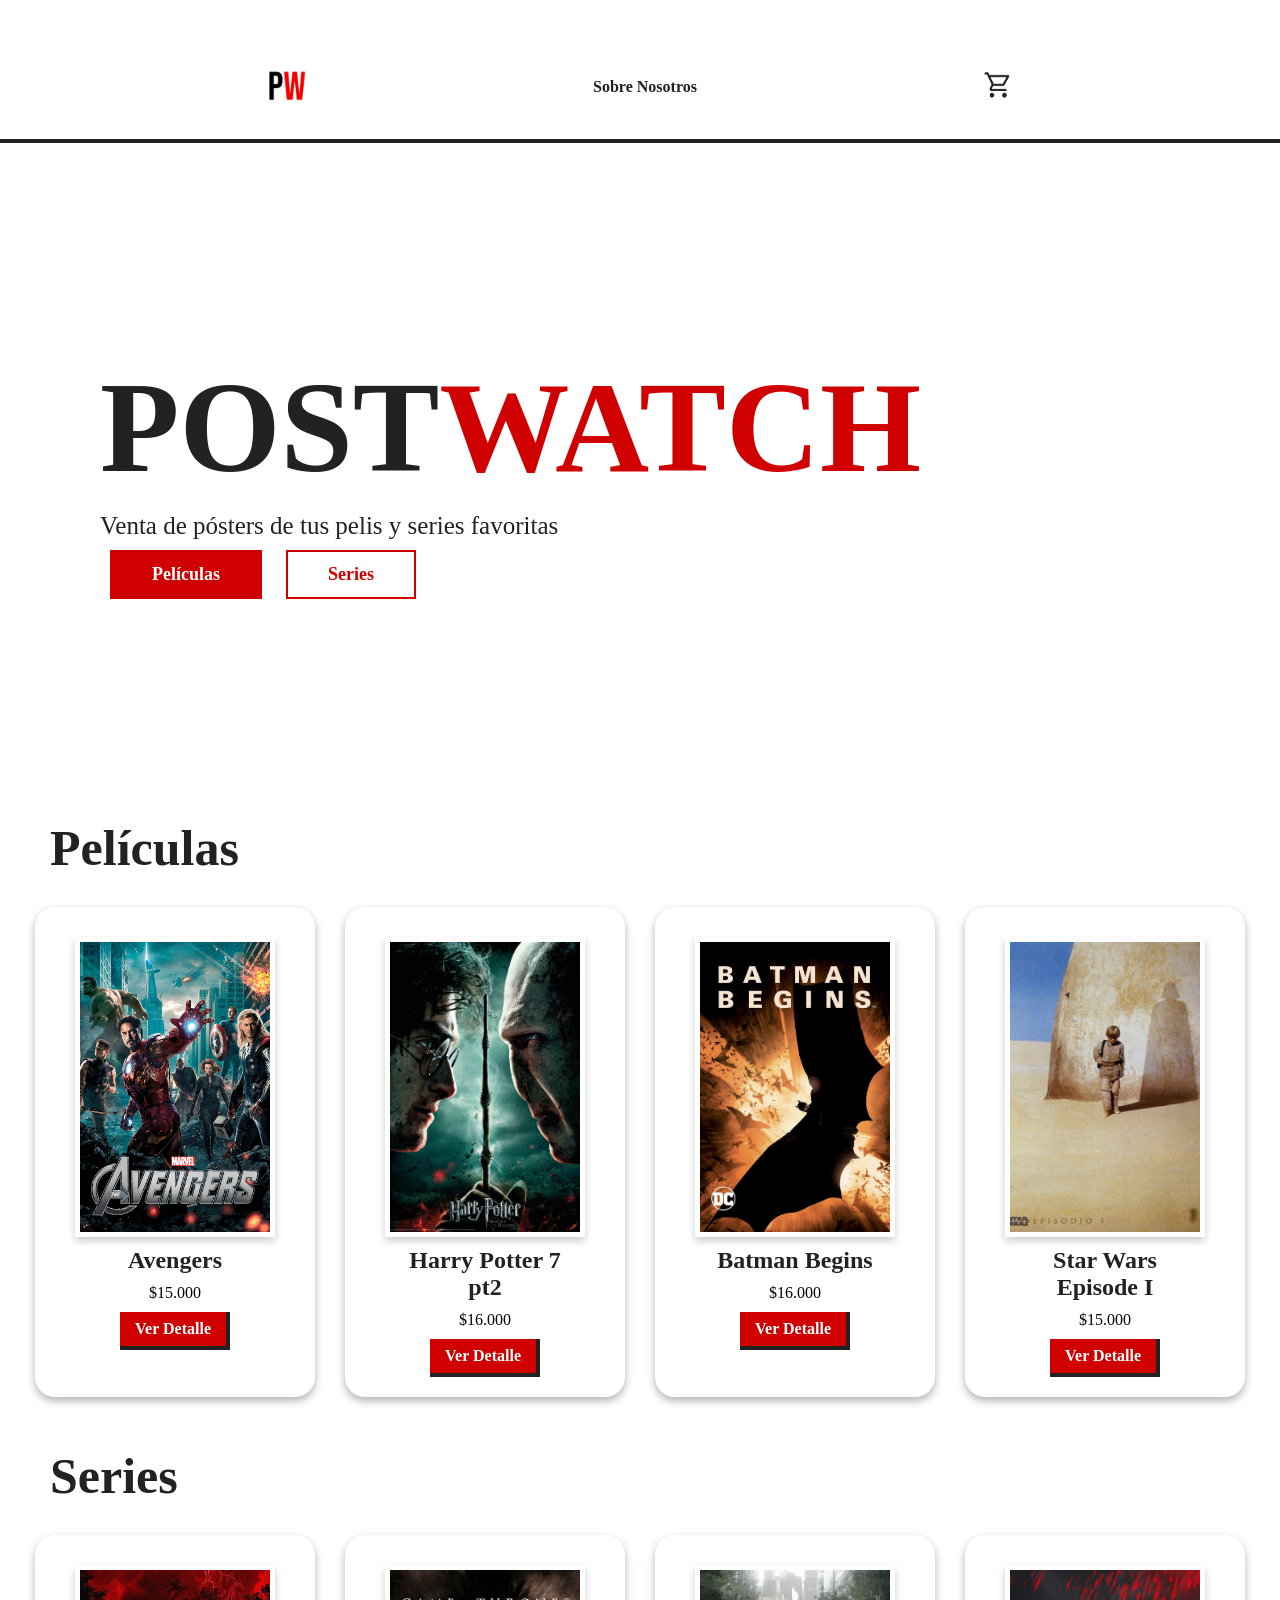
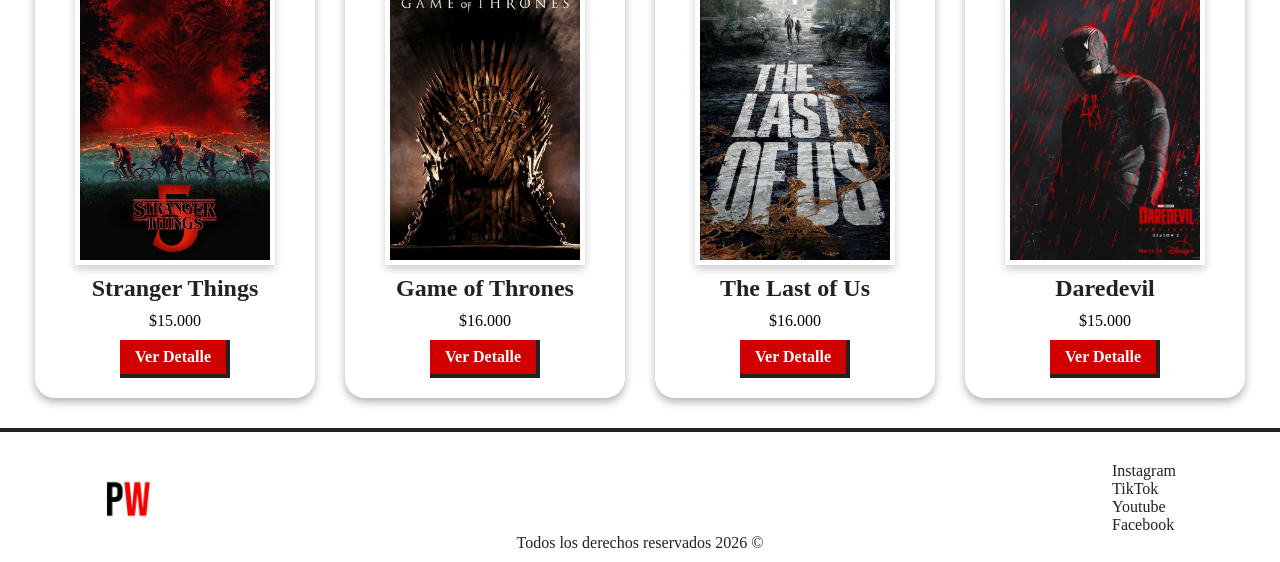
==== index.html @ cbdc1b33 "Cambio en el diseño y estructura de la página" ====
<!DOCTYPE html>
<html lang="es">
<head>
    <meta charset="UTF-8">
    <meta name="viewport" content="width=device-width, initial-scale=1.0">
    <link rel="stylesheet" href="estilos.css">
    <link rel="icon" href="img/icono.jpg">
    <title>PostWatch - Inicio</title>
</head>
<body>
    <header>
        <nav>
            
            <ul>
                <li><a href="index.html"><img src="img/logo.png" alt="Logo PostWatch" class="logo"></a></li>
                <li><a href="redirect/nosotros/nosotros.html">Sobre Nosotros</a></li>
                <li><a href="#"><img src="img/cart.png" alt="shopCar"></a></li>

            </ul>
        </nav>
    </header>

        
        <section class="landing-page"><!--Landing Page IMG-->
            <div>   
                <h1 class="titulo-negro">POST<span class="titulo-rojo">WATCH</span></h1>
                <p>Venta de pósters de tus pelis y series favoritas</p>
               <div class="contenedor-botones">
                    <a href="#" class="boton-base boton-LP1">Películas</a> <!--Trasladar con el botón a "Películas"-->
                    <a href="#" class="boton-base boton-LP2">Series</a> <!--Trasladar con el botón a "Series"-->
                </div>
            </div>
            <div class="landing-page-im">
                <img src="img/ironman.jpg" alt="Landing Page" class="landing-img">
            </div>

        </section>

        <section class="peliculas">
            
        <h1>Películas</h1>
        <div class="peliculas-container">
            <div class="pelicula">
                <img src="img/posters/avengers1.jpg" alt="Avengers 1">
                <h2>Avengers</h2>
                <p>$15.000</p>
                <a href="/redirect/peliculas/redirect/avengers1/avengers1.html">Ver Detalle</a>
            </div>
            <div class="pelicula">
                <img src="img/posters/hp8.jpg" alt="Harry Potter 7 pt2">
                <h2>Harry Potter 7 pt2</h2>
                <p>$16.000</p>
                <a href="#">Ver Detalle</a>
            </div>
            <div class="pelicula">
                <img src="img/posters/batman1.jpg" alt="Batman Begins">
                <h2>Batman Begins</h2>
                <p>$16.000</p>
                <a href="#">Ver Detalle</a>
            </div>
            <div class="pelicula">
                <img src="img/posters/sw.jpg" alt="Star Wars Episode I">
                <h2>Star Wars Episode I</h2>
                <p>$15.000</p>
                <a href="#">Ver Detalle</a>
            </div>
        </div>

        </section>

        <section class="series">
            <h1>Series</h1>

            <div class="series-container">
                
                <div class="serie">
                    <img src="img/posters/st.jpg" alt="Stranger Things">
                    <h2>Stranger Things</h2>
                    <p>$15.000</p>
                    <a href="#">Ver Detalle</a>
                </div>
                <div class="serie">
                    <img src="img/posters/got.jpg" alt="Game of Thrones">
                    <h2>Game of Thrones</h2>
                    <p>$16.000</p>
                    <a href="#">Ver Detalle</a>
                </div>
                <div class="serie">
                    <img src="img/posters/tlou.jpg" alt="The Last of Us">
                    <h2>The Last of Us</h2>
                    <p>$16.000</p>
                    <a href="#">Ver Detalle</a>
                </div>
                <div class="serie">
                    <img src="img/posters/daredevil.jpg" alt="Daredevil">
                    <h2>Daredevil</h2>
                    <p>$15.000</p>
                    <a href="#">Ver Detalle</a>
                </div>

            </div>

        </section>


    <footer>
        <section class="container-footer">
            <img src="./img/logo.png" alt="Logo PostWatch Final (Footer)">
            <ul>
                <li><a href="https://www.instagram.com/">Instagram</a></li>
                <li><a href="https://www.tiktok.com/">TikTok</a></li>
                <li><a href="https://www.youtube.com/">Youtube</a></li>
                <li><a href="https://www.facebook.com/">Facebook</a></li>
            </ul>
        </section>
        <section class="text-footer">
            <p>Todos los derechos reservados 2026 ©</p>
        </section>
    </footer>

    <script src="main.js"></script>
</body>
</html>
---- estilos.css ----
* {
    margin: 0;
    padding: 0;
    box-sizing: border-box;
}

:root {
    --color-dark:#222;
    --color-light:#FFFFFF;
    --color-principal:#d00000;
    --font-title:"Bebas Neue";
    --font-text:"Noto Sans";
}

/*******************HEADER****************/

header {
    background-color: var(--color-light);
    border-bottom: var(--color-dark) solid 4px;
}

.logo {
    width: 40px;
}

header ul {
    margin-top: 45px;
    display: flex;
    justify-content: space-evenly;
    align-items: center;
}

header ul li {
    list-style: none;
    margin-bottom: 10px;
    padding: 20px;
}

header ul li a {
    color: var(--color-dark);
    text-decoration: none;
    font-family: var(--font-text);
    font-weight: 800;

}

header ul li a:hover {
    color: var(--color-principal);
    text-decoration: underline;

}

header ul li a img {
    width : 30px;
}



/*******************HEADER****************/


/******************* LANDING PAGE ****************/

.landing-page {
    display: flex;
    width: 100vh;
    align-items: center;
    margin: 100px;
}

.landing-page-im img {
    margin-left: 500px;
    width: 20rem;
    box-shadow: 0px 4px 8px rgba(0, 0, 0, 0.3);
}

.titulo-negro {
    font-family: var(--font-title);
    color: var(--color-dark); 
    font-size: 130px;
    margin-bottom: 10px;
}

.titulo-rojo {

    color: var(--color-principal);

}

.landing-page p {
    font-family: var(--font-title);
    color: var(--color-dark);
    font-size: 25px;

}

.boton-base {
    display: inline-block;
    padding: 12px 40px;  
    margin: 10px;       
    text-decoration: none;
    font-family: var(--font-title);
    font-size: 18px;
    font-weight: bold;
    text-align: center;
    transition: 0.3s;
    cursor: pointer;
}

.boton-LP1 {
    background-color: var(--color-principal);
    color: #FFFFFF;
    border: 2px solid var(--color-principal);
}

.boton-LP1:hover {
    background-color: #a00000; 
    border-color: #a00000;
}

.boton-LP2 {
    background-color: transparent;
    color: var(--color-principal);
    border: 2px solid var(--color-principal);
}

.boton-LP2:hover {
    background-color: var(--color-principal);
    color: #FFFFFF;
}


/*******************LANDING PAGE****************/
    



/*******************MAIN****************/

/*-----------peliculas-----------*/

.peliculas h1 {
    font-family: var(--font-title);
    margin-top: 20px;
    margin-left: 50px;
    font-size: 50px;
    color: var(--color-dark);
}

.peliculas-container {
    display: flex;
    flex-wrap: wrap;
    justify-content: space-around;
    padding: 20px;
}

.pelicula {
    background-color: var(--color-light);
    box-shadow:  0px 4px 8px rgba(0, 0, 0, 0.3);
    display: flex;
    flex-direction: column;
    align-items: center;
    margin: 10px;
    border-radius: 20px;
    padding: 20px 50px;
    width: 280px;
}

.pelicula h2 {
    font-family: var(--font-title);
    color: var(--color-dark);
    margin-bottom: 10px;
    text-align: center;
}



.pelicula img {
    box-shadow:  0px 4px 8px rgba(0, 0, 0, 0.2);
    border: #fff solid 5px;
    width: 200px;
    height: 300px;
    object-fit: cover;
    margin: 10px;
    transition: transform 0.3s ease;
}

.pelicula a {
    background-color: var(--color-principal);
    text-decoration: none;
    color: var(--color-light);
    border: none;
    border-bottom: var(--color-dark) solid 4px;
    border-right: var(--color-dark) solid 4px;
    padding: 8px 15px;
    cursor: pointer;
    font-family: var(--font-text);
    font-weight: 800;
    margin-top: 10px;
}
/*-----------peliculas-----------*/

/*-----------series-----------*/

.series h1 {
    font-family: var(--font-title);
    margin-top: 20px;
    margin-left: 50px;
    font-size: 50px;
    color: var(--color-dark);
}


.series-container {
    display: flex;
    flex-wrap: wrap;
    justify-content: space-around;
    padding: 20px;
}

.serie {
    background-color: var(--color-light);
    box-shadow:  0px 4px 8px rgba(0, 0, 0, 0.3);
    display: flex;
    flex-direction: column;
    align-items: center;
    margin: 10px;
    border-radius: 20px;
    padding: 20px 50px;
    width: 280px;

}

.serie h2 {
    font-family: var(--font-title);
    color: var(--color-dark);
    margin-bottom: 10px;
    text-align: center;
}



.serie img {
    box-shadow:  0px 4px 8px rgba(0, 0, 0, 0.2);
    border: #fff solid 5px;
    width: 200px;
    height: 300px;
    object-fit: cover;
    margin: 10px;
    transition: transform 0.3s ease;
}

.serie .oferta {
    color: var(--color-principal);
    font-weight: 800;
}

.serie a {
    background-color: var(--color-principal);
    text-decoration: none;
    color: var(--color-light);
    border: none;
    border-bottom: var(--color-dark) solid 4px;
    border-right: var(--color-dark) solid 4px;
    padding: 8px 15px;
    cursor: pointer;
    font-family: var(--font-text);
    font-weight: 800;
    margin-top: 10px;
}
/*-----------series-----------*/



/*******************MAIN****************/

/*****************FOOTER************/

footer {
    padding-top: 30px;
    background-color: var(--color-light);
    border-top: var(--color-dark) solid 4px;
}

.container-footer {
    display: flex;
    justify-content: center; 
    align-items: center;    
    gap: 60rem; 
}


.container-footer img {
    width: 3rem;
    height: 3rem;
}

.container-footer ul li {
    list-style: none;
}

.container-footer ul li a {
    font-family: var(--font-text);
    color: var(--color-dark);
    text-decoration: none;
}

.container-footer ul li a:hover {
    text-decoration: underline;
    color: var(--color-principal);
}

.text-footer p {
    font-family: var(--font-text);
    text-align: center;
    color: var(--color-dark);
    margin-bottom: 10px;
}

/*****************FOOTER************/
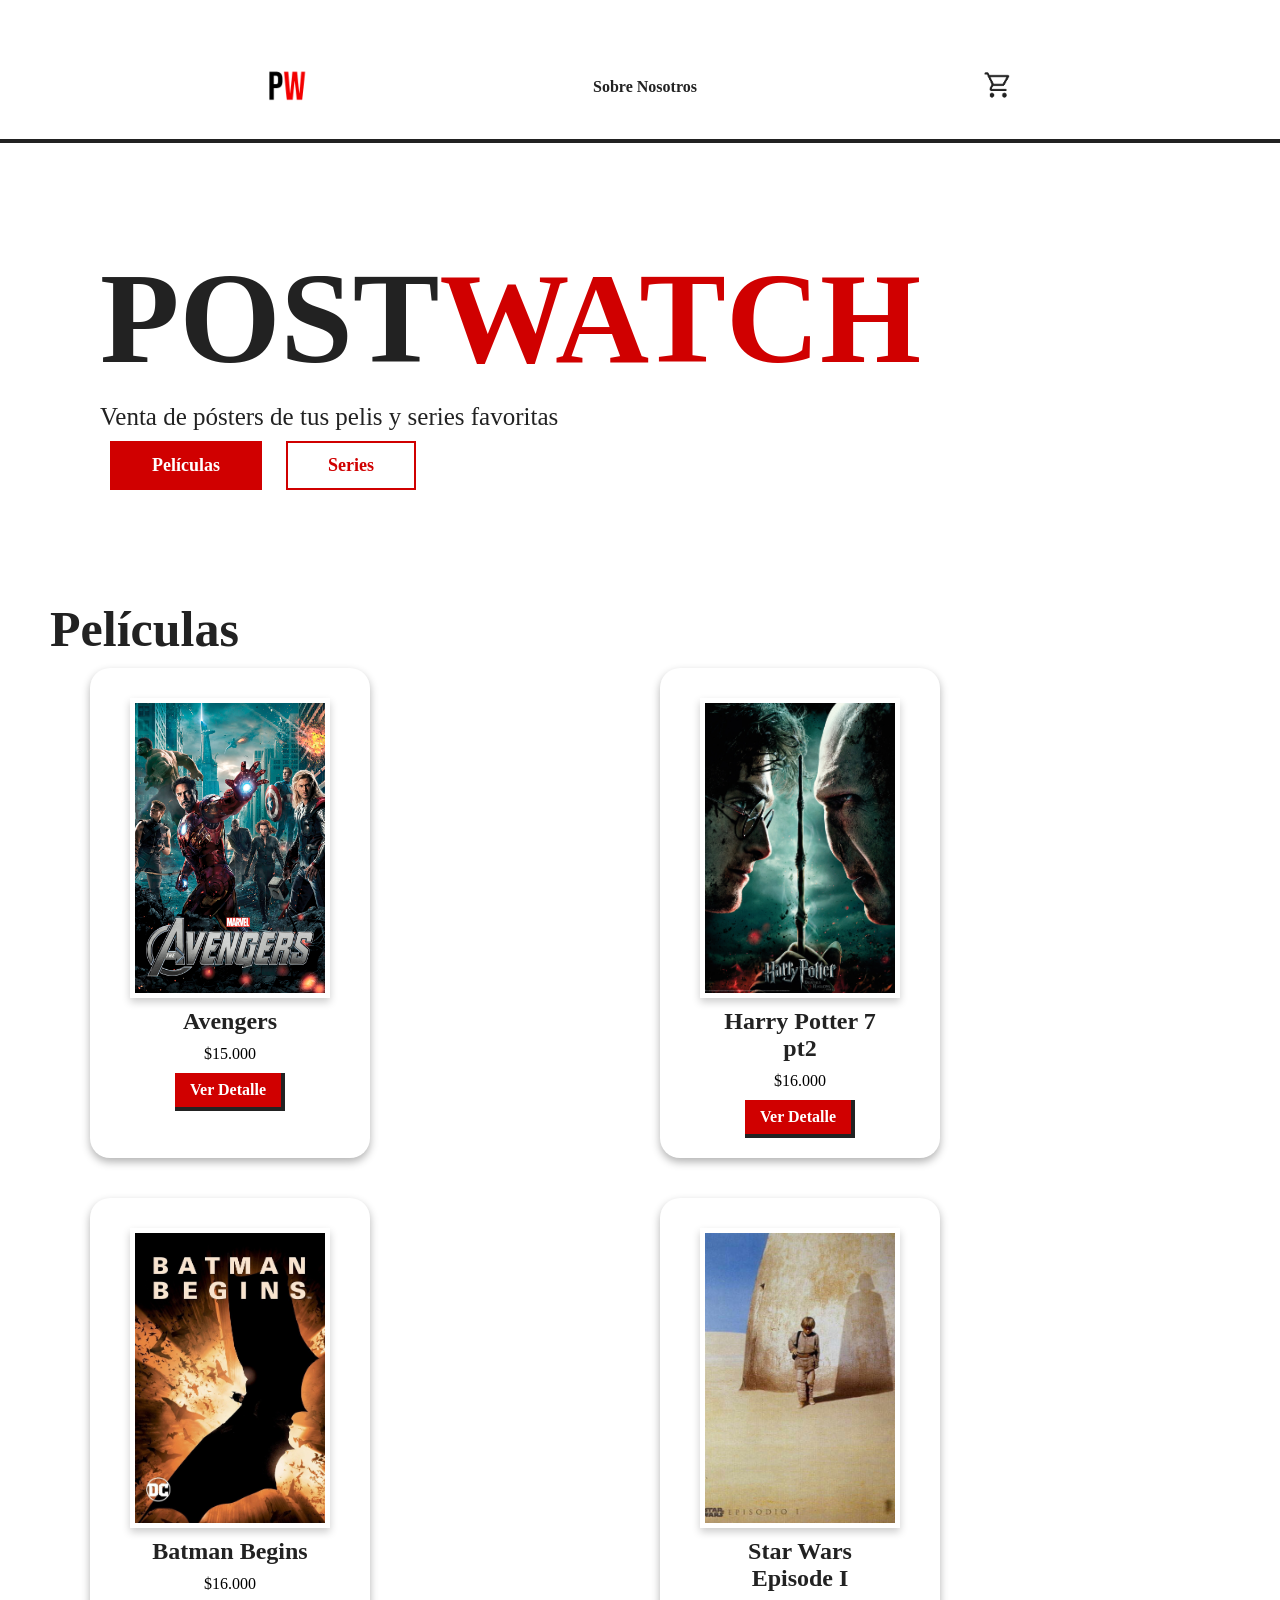
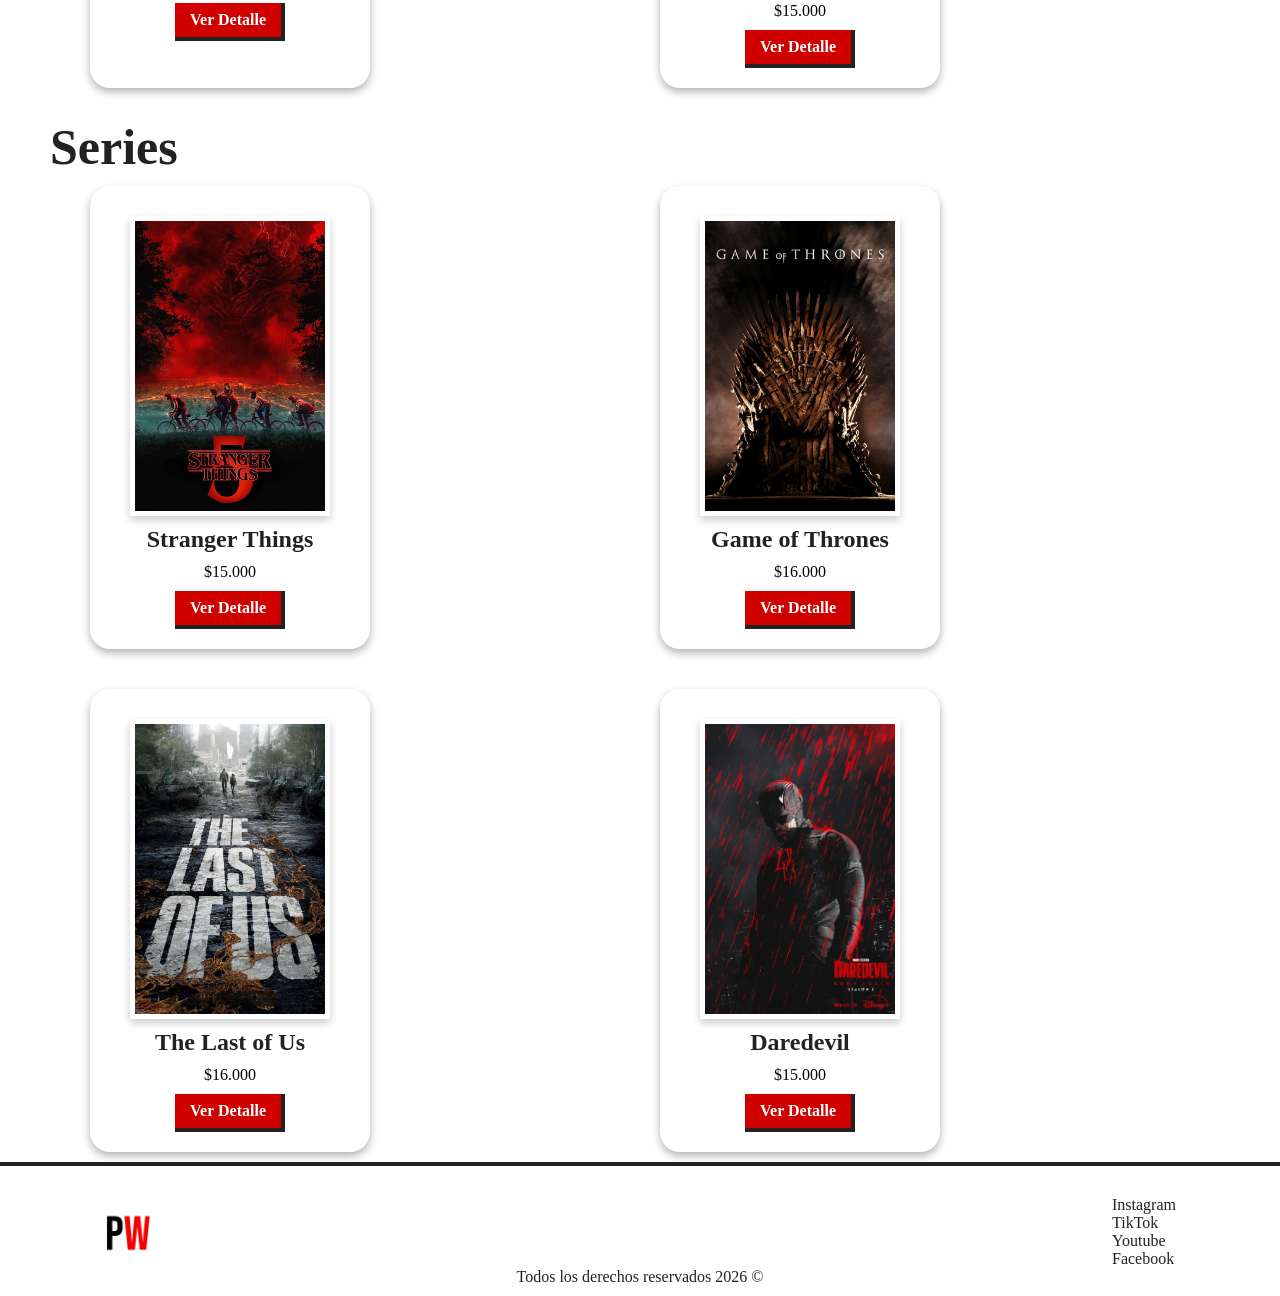
==== commit c01f1859: "Agregar Grid, Media Querys, otros" ====
--- a/index.html
+++ b/index.html
@@ -21,13 +21,13 @@
     </header>
 
         
-        <section class="landing-page"><!--Landing Page IMG-->
+        <section class="landing-page">
             <div>   
                 <h1 class="titulo-negro">POST<span class="titulo-rojo">WATCH</span></h1>
                 <p>Venta de pósters de tus pelis y series favoritas</p>
                <div class="contenedor-botones">
-                    <a href="#" class="boton-base boton-LP1">Películas</a> <!--Trasladar con el botón a "Películas"-->
-                    <a href="#" class="boton-base boton-LP2">Series</a> <!--Trasladar con el botón a "Series"-->
+                    <a class="boton-LP1" href="#catalogo-peliculas">Películas</a>
+                    <a class="boton-LP2" href="#catalogo-series">Series</a> 
                 </div>
             </div>
             <div class="landing-page-im">
@@ -36,7 +36,7 @@
 
         </section>
 
-        <section class="peliculas">
+        <section class="peliculas" id="catalogo-peliculas">
             
         <h1>Películas</h1>
         <div class="peliculas-container">
@@ -68,7 +68,7 @@
 
         </section>
 
-        <section class="series">
+        <section class="series" id="catalogo-series">
             <h1>Series</h1>
 
             <div class="series-container">
--- a/estilos.css
+++ b/estilos.css
@@ -12,6 +12,10 @@
     --font-text:"Noto Sans";
 }
 
+html {
+  scroll-behavior: smooth;
+}
+
 /*******************HEADER****************/
 
 header {
@@ -67,6 +71,8 @@
     align-items: center;
     margin: 100px;
 }
+
+
 
 .landing-page-im img {
     margin-left: 500px;
@@ -94,7 +100,9 @@
 
 }
 
-.boton-base {
+
+
+.boton-LP1 {
     display: inline-block;
     padding: 12px 40px;  
     margin: 10px;       
@@ -105,30 +113,43 @@
     text-align: center;
     transition: 0.3s;
     cursor: pointer;
-}
-
-.boton-LP1 {
     background-color: var(--color-principal);
     color: #FFFFFF;
     border: 2px solid var(--color-principal);
 }
 
+
+.boton-LP2 {
+    background-color: transparent;
+    color: var(--color-principal);
+    border: 2px solid var(--color-principal);
+    display: inline-block;
+    padding: 12px 40px;  
+    margin: 10px;       
+    text-decoration: none;
+    font-family: var(--font-title);
+    font-size: 18px;
+    font-weight: bold;
+    text-align: center;
+    transition: 0.3s;
+    cursor: pointer;
+    
+}
+
 .boton-LP1:hover {
     background-color: #a00000; 
     border-color: #a00000;
 }
 
-.boton-LP2 {
-    background-color: transparent;
-    color: var(--color-principal);
-    border: 2px solid var(--color-principal);
-}
-
 .boton-LP2:hover {
-    background-color: var(--color-principal);
-    color: #FFFFFF;
-}
-
+    background-color: #dddddd;
+}
+
+@media (max-width: 1500px) {
+    .landing-page-im {
+        display: none;
+    }
+}
 
 /*******************LANDING PAGE****************/
     
@@ -148,11 +169,25 @@
 }
 
 .peliculas-container {
-    display: flex;
-    flex-wrap: wrap;
-    justify-content: space-around;
-    padding: 20px;
-}
+    display: grid;
+    grid-template-columns: repeat(auto-fit, minmax(12rem, 1fr));
+    grid-template-rows: auto;
+    gap: 20px;
+    padding: 0 5rem;
+}
+
+@media (max-width: 1280px) {
+.peliculas-container {
+    grid-template-columns: repeat(2, 1fr);
+  }
+}
+
+@media (max-width: 480px) {
+  .peliculas-container {
+    grid-template-columns: 1fr;
+  }
+}
+
 
 .pelicula {
     background-color: var(--color-light);
@@ -212,10 +247,23 @@
 
 
 .series-container {
-    display: flex;
-    flex-wrap: wrap;
-    justify-content: space-around;
-    padding: 20px;
+    display: grid;
+    grid-template-columns: repeat(auto-fit, minmax(12rem, 1fr));
+    grid-template-rows: auto;
+    gap: 20px;
+    padding: 0 5rem;
+}
+
+@media (max-width: 1280px) {
+  .series-container {
+    grid-template-columns: repeat(2, 1fr);
+  }
+}
+
+@media (max-width: 480px) {
+  .series-container {
+    grid-template-columns: 1fr;
+  }
 }
 
 .serie {
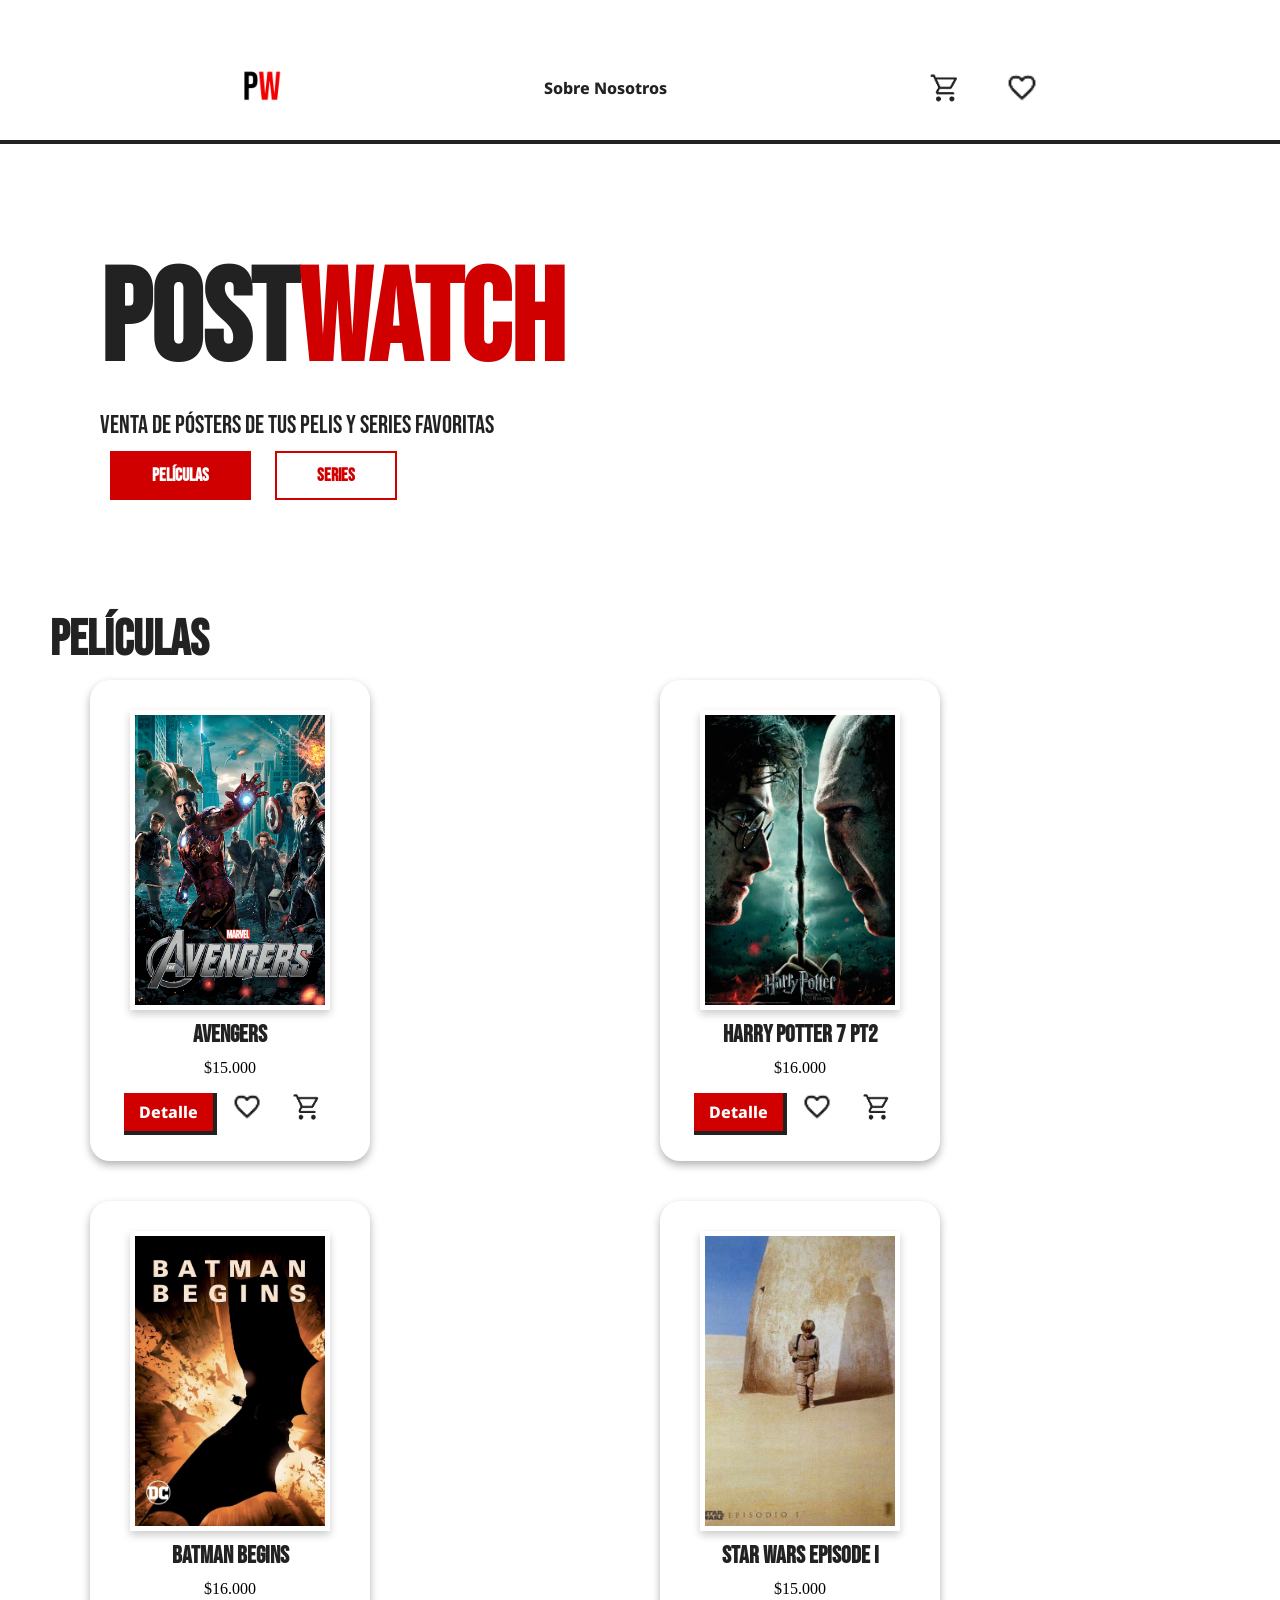
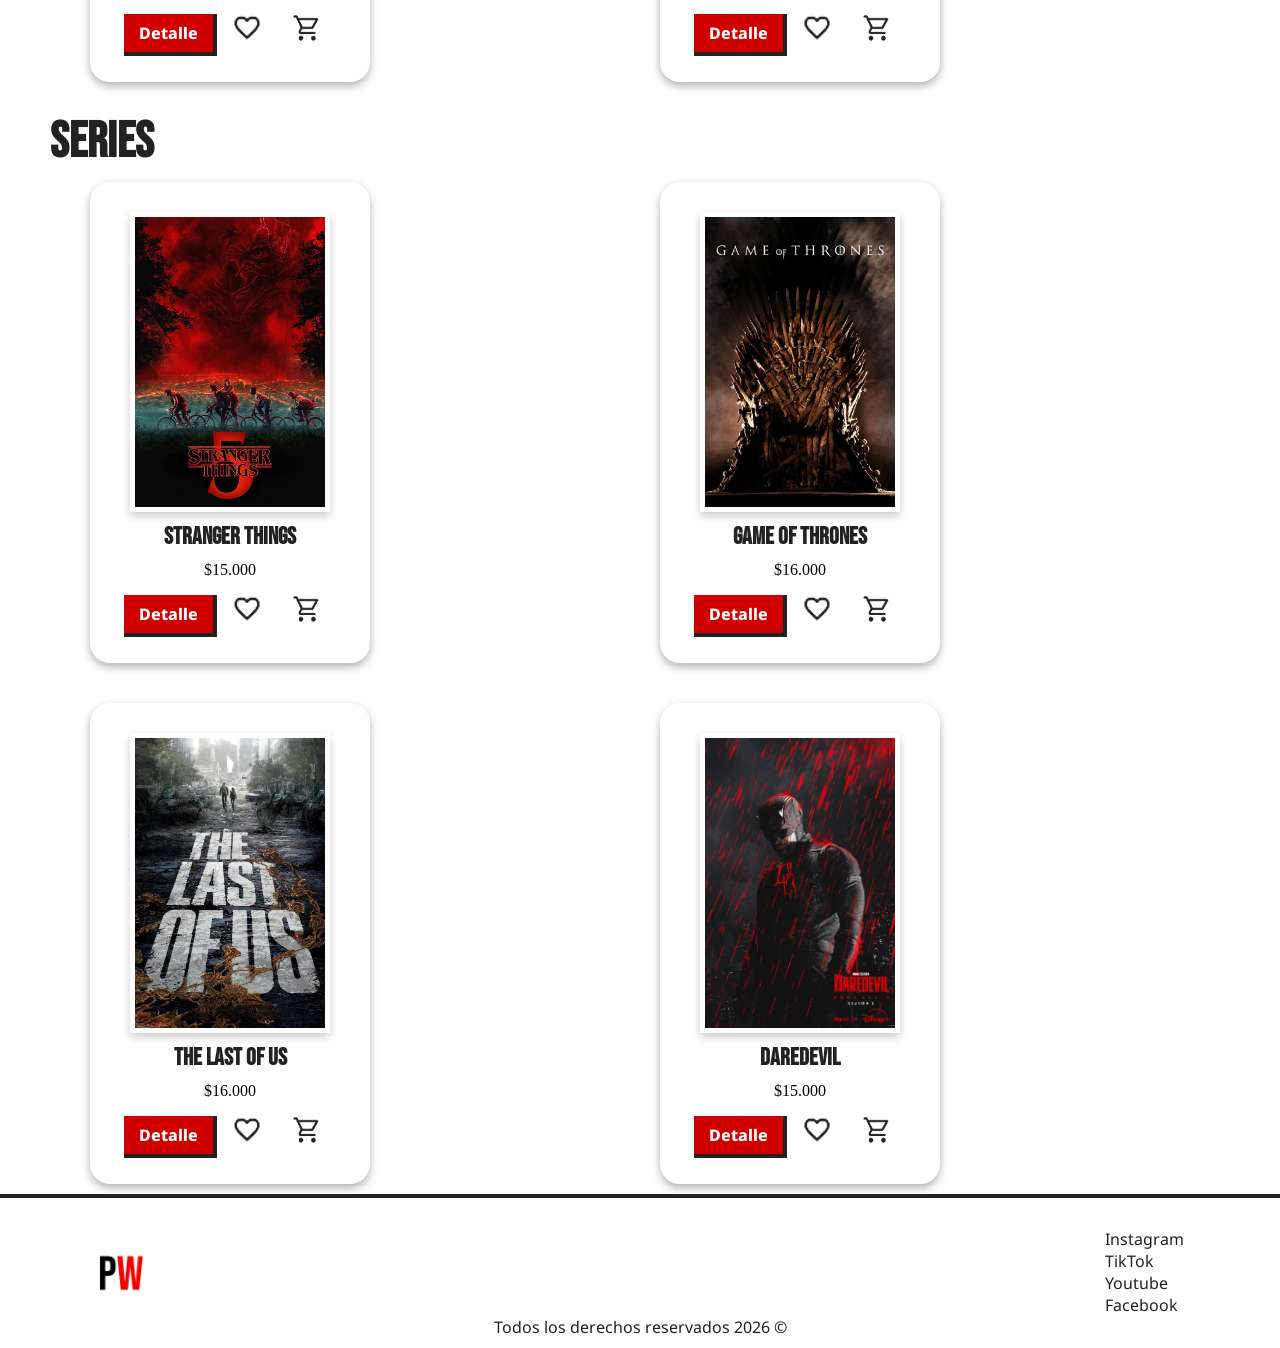
==== commit c7ed2a55: "Actualización 24/06/2026 Agregación de JS" ====
--- a/index.html
+++ b/index.html
@@ -6,18 +6,38 @@
     <link rel="stylesheet" href="estilos.css">
     <link rel="icon" href="img/icono.jpg">
     <title>PostWatch - Inicio</title>
+
+    <link rel="preconnect" href="https://fonts.googleapis.com">
+<link rel="preconnect" href="https://fonts.gstatic.com" crossorigin>
+<link href="https://fonts.googleapis.com/css2?family=Bebas+Neue&family=DM+Serif+Display:ital@0;1&family=Krona+One&family=Noto+Sans:ital,wght@0,100..900;1,100..900&family=Oswald:wght@360&family=Pacifico&family=Poppins:ital,wght@0,100;0,200;0,300;0,400;0,500;0,600;0,700;0,800;0,900;1,100;1,200;1,300;1,400;1,500;1,600;1,700;1,800;1,900&family=Roboto+Slab:wght@100..900&family=Rubik:ital,wght@0,300..900;1,300..900&family=Spectral:ital,wght@0,200;0,300;0,400;0,500;0,600;0,700;0,800;1,200;1,300;1,400;1,500;1,600;1,700;1,800&display=swap" rel="stylesheet">
+<link href="https://fonts.googleapis.com/css2?family=Bebas+Neue&family=DM+Serif+Display:ital@0;1&family=Krona+One&family=Noto+Sans:ital,wght@0,100..900;1,100..900&family=Oswald:wght@360&family=Pacifico&family=Poppins:ital,wght@0,100;0,200;0,300;0,400;0,500;0,600;0,700;0,800;0,900;1,100;1,200;1,300;1,400;1,500;1,600;1,700;1,800;1,900&family=Roboto+Slab:wght@100..900&family=Rubik:ital,wght@0,300..900;1,300..900&family=Spectral:ital,wght@0,200;0,300;0,400;0,500;0,600;0,700;0,800;1,200;1,300;1,400;1,500;1,600;1,700;1,800&display=swap" rel="stylesheet">
+
+
 </head>
 <body>
     <header>
-        <nav>
+       
             
             <ul>
                 <li><a href="index.html"><img src="img/logo.png" alt="Logo PostWatch" class="logo"></a></li>
                 <li><a href="redirect/nosotros/nosotros.html">Sobre Nosotros</a></li>
-                <li><a href="#"><img src="img/cart.png" alt="shopCar"></a></li>
+                <div class="container-items">
+                    <li><button class="menu-btn" aria-label="ingresar al carrito" aria-controls="primary-navigation" aria-expanded="false">
+                            <span class="sr-only"></span>
+                        </button>
+                    </li>
 
-            </ul>
+                    <li><button class="fav-btn" aria-label="ingresar a favoritos" aria-controls="primary-fav" aria-expanded="false">
+                            <span class="sr-only"></span>
+                        </button>
+                    </li>
+                
+                </div>
+                
+  <nav id="primary-navigation" data-visible="false" class="primary-navigation"> <!-- Carrito de compras -->
+            
         </nav>
+        </ul>
     </header>
 
         
@@ -44,25 +64,42 @@
                 <img src="img/posters/avengers1.jpg" alt="Avengers 1">
                 <h2>Avengers</h2>
                 <p>$15.000</p>
-                <a href="/redirect/peliculas/redirect/avengers1/avengers1.html">Ver Detalle</a>
+                
+                <div class="container-buttons">
+                    <a href="/redirect/peliculas/redirect/avengers1/avengers1.html" class="btn-detalle">Detalle</a>
+                    <a href="#" class="btn-fav"><img src="img/fav.png" alt="Favoritos"></a>
+                    <a href="#" class="btn-cart"><img src="img/cart.png" alt="Añadir al Carrito"></a>
+                </div>
             </div>
             <div class="pelicula">
                 <img src="img/posters/hp8.jpg" alt="Harry Potter 7 pt2">
                 <h2>Harry Potter 7 pt2</h2>
                 <p>$16.000</p>
-                <a href="#">Ver Detalle</a>
+                <div class="container-buttons">
+                    <a href="#" class="btn-detalle">Detalle</a>
+                    <a href="#" class="btn-fav"><img src="img/fav.png" alt="Favoritos"></a>
+                    <a href="#" class="btn-cart"><img src="img/cart.png" alt="Añadir al Carrito"></a>
+                </div>
             </div>
             <div class="pelicula">
                 <img src="img/posters/batman1.jpg" alt="Batman Begins">
                 <h2>Batman Begins</h2>
                 <p>$16.000</p>
-                <a href="#">Ver Detalle</a>
+                <div class="container-buttons">
+                    <a href="#" class="btn-detalle">Detalle</a>
+                    <a href="#" class="btn-fav"><img src="img/fav.png" alt="Favoritos"></a>
+                    <a href="#" class="btn-cart"><img src="img/cart.png" alt="Añadir al Carrito"></a>
+                </div>
             </div>
             <div class="pelicula">
                 <img src="img/posters/sw.jpg" alt="Star Wars Episode I">
                 <h2>Star Wars Episode I</h2>
                 <p>$15.000</p>
-                <a href="#">Ver Detalle</a>
+                <div class="container-buttons">
+                    <a href="#" class="btn-detalle">Detalle</a>
+                    <a href="#" class="btn-fav"><img src="img/fav.png" alt="Favoritos"></a>
+                    <a href="#" class="btn-cart"><img src="img/cart.png" alt="Añadir al Carrito"></a>
+                </div>
             </div>
         </div>
 
@@ -77,25 +114,41 @@
                     <img src="img/posters/st.jpg" alt="Stranger Things">
                     <h2>Stranger Things</h2>
                     <p>$15.000</p>
-                    <a href="#">Ver Detalle</a>
+                    <div class="container-buttons">
+                        <a href="#" class="btn-detalle">Detalle</a>
+                        <a href="#" class="btn-fav"><img src="img/fav.png" alt="Favoritos"></a>
+                        <a href="#" class="btn-cart"><img src="img/cart.png" alt="Añadir al Carrito"></a>
+                    </div>
                 </div>
                 <div class="serie">
                     <img src="img/posters/got.jpg" alt="Game of Thrones">
                     <h2>Game of Thrones</h2>
                     <p>$16.000</p>
-                    <a href="#">Ver Detalle</a>
+                    <div class="container-buttons">
+                        <a href="#" class="btn-detalle">Detalle</a>
+                        <a href="#" class="btn-fav"><img src="img/fav.png" alt="Favoritos"></a>
+                        <a href="#" class="btn-cart"><img src="img/cart.png" alt="Añadir al Carrito"></a>
+                    </div>
                 </div>
                 <div class="serie">
                     <img src="img/posters/tlou.jpg" alt="The Last of Us">
                     <h2>The Last of Us</h2>
                     <p>$16.000</p>
-                    <a href="#">Ver Detalle</a>
+                    <div class="container-buttons">
+                        <a href="#" class="btn-detalle">Detalle</a>
+                        <a href="#" class="btn-fav"><img src="img/fav.png" alt="Favoritos"></a>
+                        <a href="#" class="btn-cart"><img src="img/cart.png" alt="Añadir al Carrito"></a>
+                    </div>
                 </div>
                 <div class="serie">
                     <img src="img/posters/daredevil.jpg" alt="Daredevil">
                     <h2>Daredevil</h2>
                     <p>$15.000</p>
-                    <a href="#">Ver Detalle</a>
+                    <div class="container-buttons">
+                        <a href="#" class="btn-detalle">Detalle</a>
+                        <a href="#" class="btn-fav"><img src="img/fav.png" alt="Favoritos"></a>
+                        <a href="#" class="btn-cart"><img src="img/cart.png" alt="Añadir al Carrito"></a>
+                    </div>
                 </div>
 
             </div>
@@ -118,6 +171,6 @@
         </section>
     </footer>
 
-    <script src="main.js"></script>
+    <script src="main.js" defer></script>
 </body>
 </html>
--- a/estilos.css
+++ b/estilos.css
@@ -27,20 +27,20 @@
     width: 40px;
 }
 
-header ul {
+header  ul {
     margin-top: 45px;
     display: flex;
     justify-content: space-evenly;
     align-items: center;
 }
 
-header ul li {
+header  ul li {
     list-style: none;
     margin-bottom: 10px;
     padding: 20px;
 }
 
-header ul li a {
+header  ul li a {
     color: var(--color-dark);
     text-decoration: none;
     font-family: var(--font-text);
@@ -54,8 +54,85 @@
 
 }
 
-header ul li a img {
+header  ul li button {
+    background-color: transparent;
+    border: none;
+    cursor: pointer;
+}
+
+header ul li button img {
     width : 30px;
+}
+
+/*carrito y fav*/
+
+.container-items {
+    position: relative;
+    display: flex;
+    align-items: center;
+    gap: 5px;
+}
+
+/*carrito*/
+
+
+.primary-navigation {
+    position: absolute;
+    top: 0;
+    left: 0;
+    bottom: 0;
+    background-color: var(--color-dark);
+    width: 50%;
+    height: 100%;
+    transform: translateX(-100%) translateY(0%);
+    transition: transform 0.3s ease-out;
+}
+
+.menu-btn {
+    background: none;
+    border: none;
+    padding: 0.5rem;
+    width: 2rem;
+    aspect-ratio: 1;
+    background-image: url(img/cart.png);
+    background-repeat: no-repeat;
+    background-position: center;
+    background-size: cover;
+}
+
+.menu-btn[aria-expanded="true"] {
+    background-image: url(img/close.png);
+    
+}
+
+.primary-navigation[data-visible="true"] {
+    transform: translateX(0%) translateY(0%);
+}
+
+/*favoritos*/
+
+
+
+
+.fav-btn {
+    background: none;
+    border: none;
+    padding: 0.5rem;
+    width: 2rem;
+    aspect-ratio: 1;
+    background-image: url(img/fav.png);
+    background-repeat: no-repeat;
+    background-position: center;
+    background-size: cover;
+}
+
+.fav-btn[aria-expanded="true"] {
+    background-image: url(img/close.png);
+    
+}
+
+.primary-fav[data-visible="true"] {
+    transform: translateX(0%) translateY(0%);
 }
 
 
@@ -220,19 +297,6 @@
     transition: transform 0.3s ease;
 }
 
-.pelicula a {
-    background-color: var(--color-principal);
-    text-decoration: none;
-    color: var(--color-light);
-    border: none;
-    border-bottom: var(--color-dark) solid 4px;
-    border-right: var(--color-dark) solid 4px;
-    padding: 8px 15px;
-    cursor: pointer;
-    font-family: var(--font-text);
-    font-weight: 800;
-    margin-top: 10px;
-}
 /*-----------peliculas-----------*/
 
 /*-----------series-----------*/
@@ -303,7 +367,18 @@
     font-weight: 800;
 }
 
-.serie a {
+/*-----------series-----------*/
+
+
+/*botones de contenedor de peliculas y series*/
+
+.container-buttons {
+    display: flex;
+    justify-content: center;
+    align-items: center;
+}
+
+.btn-detalle {
     background-color: var(--color-principal);
     text-decoration: none;
     color: var(--color-light);
@@ -316,8 +391,20 @@
     font-weight: 800;
     margin-top: 10px;
 }
-/*-----------series-----------*/
-
+
+.btn-fav img {
+    width: 40px;
+    height: 40px;
+    box-shadow: none;
+    cursor: pointer;
+}
+
+.btn-cart img {
+    width: 40px;
+    height: 40px;
+    cursor: pointer;
+    box-shadow: none;
+}
 
 
 /*******************MAIN****************/
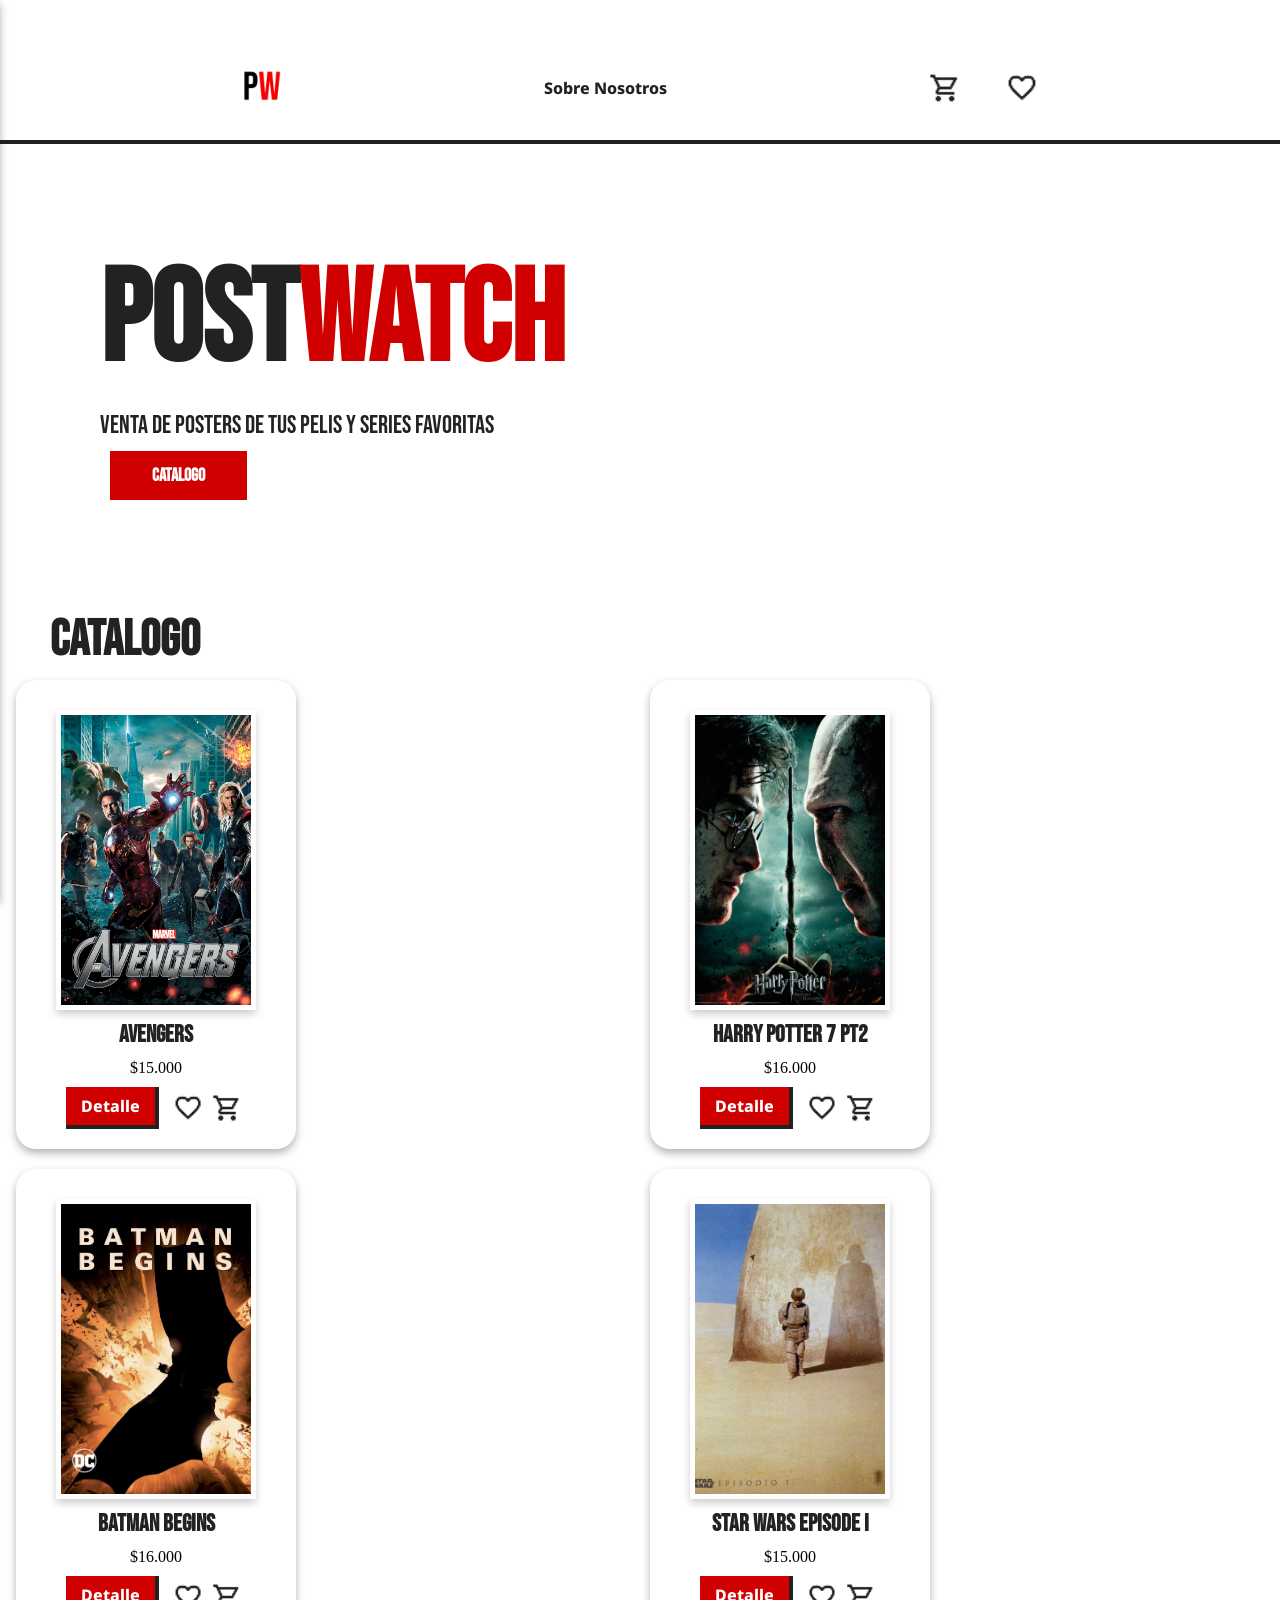
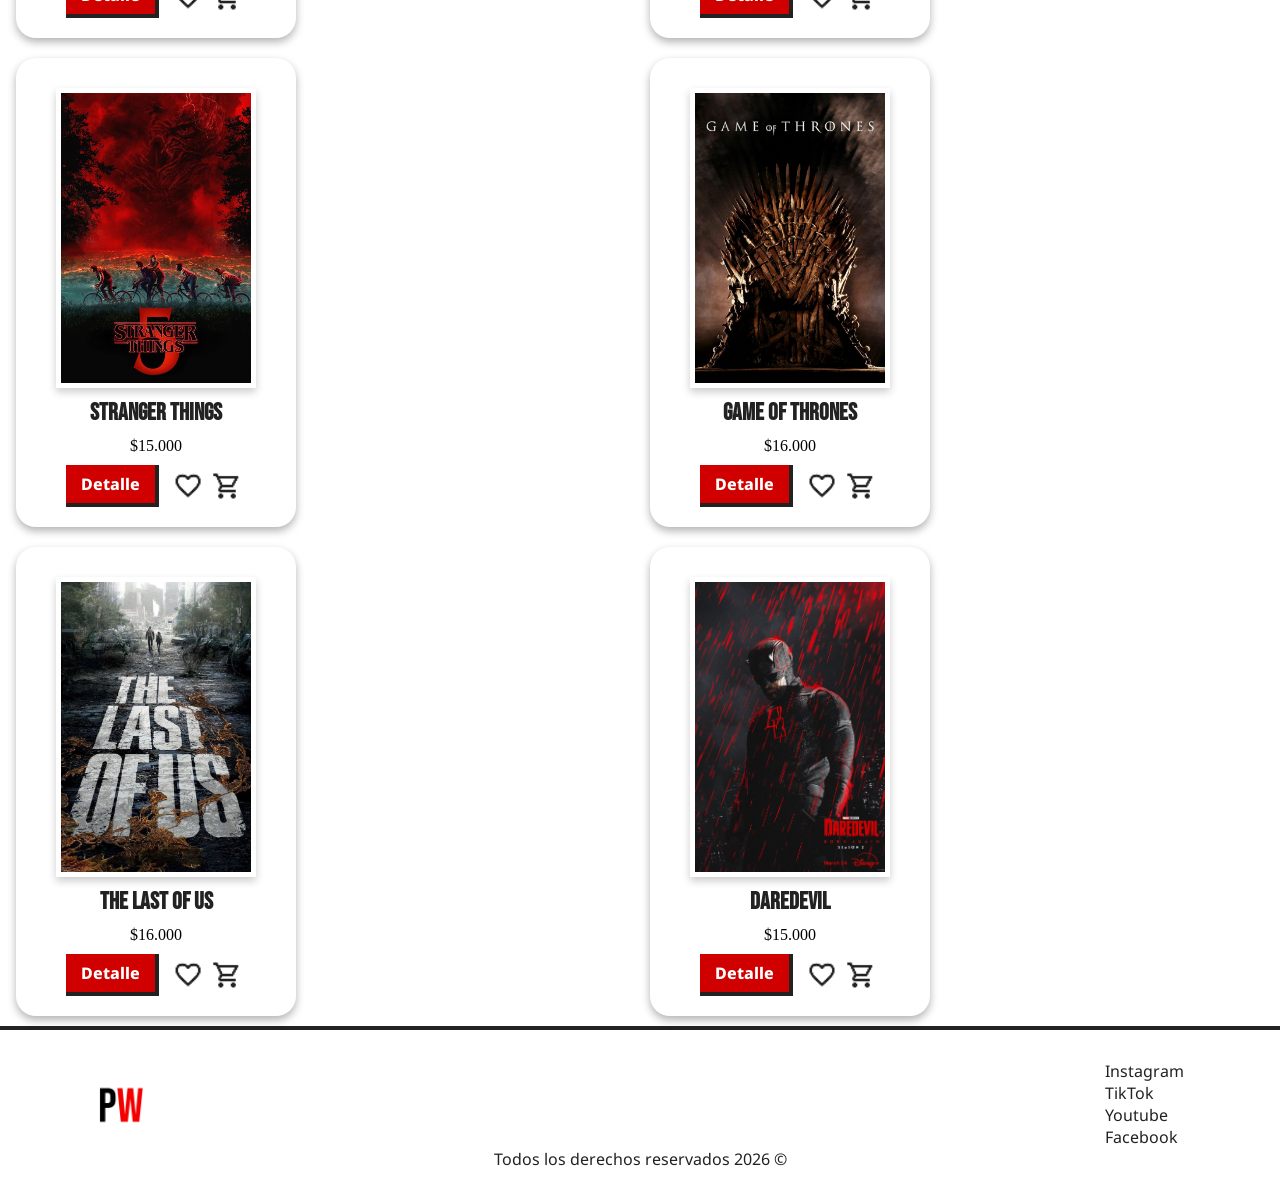
==== commit dd354ce5: "Actualización 2 24/06/2026 Se hicieron cambios en el html y css por las agregaciones de js. Se agre" ====
--- a/index.html
+++ b/index.html
@@ -8,154 +8,53 @@
     <title>PostWatch - Inicio</title>
 
     <link rel="preconnect" href="https://fonts.googleapis.com">
-<link rel="preconnect" href="https://fonts.gstatic.com" crossorigin>
-<link href="https://fonts.googleapis.com/css2?family=Bebas+Neue&family=DM+Serif+Display:ital@0;1&family=Krona+One&family=Noto+Sans:ital,wght@0,100..900;1,100..900&family=Oswald:wght@360&family=Pacifico&family=Poppins:ital,wght@0,100;0,200;0,300;0,400;0,500;0,600;0,700;0,800;0,900;1,100;1,200;1,300;1,400;1,500;1,600;1,700;1,800;1,900&family=Roboto+Slab:wght@100..900&family=Rubik:ital,wght@0,300..900;1,300..900&family=Spectral:ital,wght@0,200;0,300;0,400;0,500;0,600;0,700;0,800;1,200;1,300;1,400;1,500;1,600;1,700;1,800&display=swap" rel="stylesheet">
-<link href="https://fonts.googleapis.com/css2?family=Bebas+Neue&family=DM+Serif+Display:ital@0;1&family=Krona+One&family=Noto+Sans:ital,wght@0,100..900;1,100..900&family=Oswald:wght@360&family=Pacifico&family=Poppins:ital,wght@0,100;0,200;0,300;0,400;0,500;0,600;0,700;0,800;0,900;1,100;1,200;1,300;1,400;1,500;1,600;1,700;1,800;1,900&family=Roboto+Slab:wght@100..900&family=Rubik:ital,wght@0,300..900;1,300..900&family=Spectral:ital,wght@0,200;0,300;0,400;0,500;0,600;0,700;0,800;1,200;1,300;1,400;1,500;1,600;1,700;1,800&display=swap" rel="stylesheet">
-
-
+    <link rel="preconnect" href="https://fonts.gstatic.com" crossorigin>
+    <link href="https://fonts.googleapis.com/css2?family=Bebas+Neue&family=DM+Serif+Display:ital@0;1&family=Krona+One&family=Noto+Sans:ital,wght@0,100..900;1,100..900&family=Oswald:wght@360&family=Pacifico&family=Poppins:ital,wght@0,100;0,200;0,300;0,400;0,500;0,600;0,700;0,800;0,900;1,100;1,200;1,300;1,400;1,500;1,600;1,700;1,800;1,900&family=Roboto+Slab:wght@100..900&family=Rubik:ital,wght@0,300..900;1,300..900&family=Spectral:ital,wght@0,200;0,300;0,400;0,500;0,600;0,700;0,800;1,200;1,300;1,400;1,500;1,600;1,700;1,800&display=swap" rel="stylesheet">
+    <link href="https://fonts.googleapis.com/css2?family=Bebas+Neue&family=DM+Serif+Display:ital@0;1&family=Krona+One&family=Noto+Sans:ital,wght@0,100..900;1,100..900&family=Oswald:wght@360&family=Pacifico&family=Poppins:ital,wght@0,100;0,200;0,300;0,400;0,500;0,600;0,700;0,800;0,900;1,100;1,200;1,300;1,400;1,500;1,600;1,700;1,800;1,900&family=Roboto+Slab:wght@100..900&family=Rubik:ital,wght@0,300..900;1,300..900&family=Spectral:ital,wght@0,200;0,300;0,400;0,500;0,600;0,700;0,800;1,200;1,300;1,400;1,500;1,600;1,700;1,800&display=swap" rel="stylesheet">
 </head>
 <body>
+
+<!-- Encabezado -->    
     <header>
-       
+        <ul>
+            <li><a href="index.html"><img src="img/logo.png" alt="Logo PostWatch" class="logo"></a></li>
+            <li><a href="redirect/nosotros/nosotros.html">Sobre Nosotros</a></li>
+            <div class="container-items">
+                <li>
+                    <button class="menu-btn" aria-label="ingresar al carrito" aria-controls="primary-navigation" aria-expanded="false">
+                        <span class="sr-only"></span>
+                    </button>
+                </li>
+
+                <li>
+                    <button class="fav-btn" aria-label="ingresar a favoritos" aria-controls="primary-fav" aria-expanded="false">
+                        <span class="sr-only"></span>
+                    </button>
+                </li>
+            </div>
             
-            <ul>
-                <li><a href="index.html"><img src="img/logo.png" alt="Logo PostWatch" class="logo"></a></li>
-                <li><a href="redirect/nosotros/nosotros.html">Sobre Nosotros</a></li>
-                <div class="container-items">
-                    <li><button class="menu-btn" aria-label="ingresar al carrito" aria-controls="primary-navigation" aria-expanded="false">
-                            <span class="sr-only"></span>
-                        </button>
-                    </li>
-
-                    <li><button class="fav-btn" aria-label="ingresar a favoritos" aria-controls="primary-fav" aria-expanded="false">
-                            <span class="sr-only"></span>
-                        </button>
-                    </li>
-                
-                </div>
-                
-  <nav id="primary-navigation" data-visible="false" class="primary-navigation"> <!-- Carrito de compras -->
-            
-        </nav>
+            <nav id="primary-navigation" data-visible="false" class="primary-navigation"></nav>
         </ul>
     </header>
-
-        
-        <section class="landing-page">
-            <div>   
-                <h1 class="titulo-negro">POST<span class="titulo-rojo">WATCH</span></h1>
-                <p>Venta de pósters de tus pelis y series favoritas</p>
-               <div class="contenedor-botones">
-                    <a class="boton-LP1" href="#catalogo-peliculas">Películas</a>
-                    <a class="boton-LP2" href="#catalogo-series">Series</a> 
-                </div>
-            </div>
-            <div class="landing-page-im">
-                <img src="img/ironman.jpg" alt="Landing Page" class="landing-img">
-            </div>
-
-        </section>
-
-        <section class="peliculas" id="catalogo-peliculas">
-            
-        <h1>Películas</h1>
-        <div class="peliculas-container">
-            <div class="pelicula">
-                <img src="img/posters/avengers1.jpg" alt="Avengers 1">
-                <h2>Avengers</h2>
-                <p>$15.000</p>
-                
-                <div class="container-buttons">
-                    <a href="/redirect/peliculas/redirect/avengers1/avengers1.html" class="btn-detalle">Detalle</a>
-                    <a href="#" class="btn-fav"><img src="img/fav.png" alt="Favoritos"></a>
-                    <a href="#" class="btn-cart"><img src="img/cart.png" alt="Añadir al Carrito"></a>
-                </div>
-            </div>
-            <div class="pelicula">
-                <img src="img/posters/hp8.jpg" alt="Harry Potter 7 pt2">
-                <h2>Harry Potter 7 pt2</h2>
-                <p>$16.000</p>
-                <div class="container-buttons">
-                    <a href="#" class="btn-detalle">Detalle</a>
-                    <a href="#" class="btn-fav"><img src="img/fav.png" alt="Favoritos"></a>
-                    <a href="#" class="btn-cart"><img src="img/cart.png" alt="Añadir al Carrito"></a>
-                </div>
-            </div>
-            <div class="pelicula">
-                <img src="img/posters/batman1.jpg" alt="Batman Begins">
-                <h2>Batman Begins</h2>
-                <p>$16.000</p>
-                <div class="container-buttons">
-                    <a href="#" class="btn-detalle">Detalle</a>
-                    <a href="#" class="btn-fav"><img src="img/fav.png" alt="Favoritos"></a>
-                    <a href="#" class="btn-cart"><img src="img/cart.png" alt="Añadir al Carrito"></a>
-                </div>
-            </div>
-            <div class="pelicula">
-                <img src="img/posters/sw.jpg" alt="Star Wars Episode I">
-                <h2>Star Wars Episode I</h2>
-                <p>$15.000</p>
-                <div class="container-buttons">
-                    <a href="#" class="btn-detalle">Detalle</a>
-                    <a href="#" class="btn-fav"><img src="img/fav.png" alt="Favoritos"></a>
-                    <a href="#" class="btn-cart"><img src="img/cart.png" alt="Añadir al Carrito"></a>
-                </div>
+<!-- Landing Page -->
+    <section class="landing-page">
+        <div>   
+            <h1 class="titulo-negro">POST<span class="titulo-rojo">WATCH</span></h1>
+            <p>Venta de posters de tus pelis y series favoritas</p>
+            <div class="contenedor-botones">
+                <a class="boton-LP" href="#catalogo">Catalogo</a> 
             </div>
         </div>
-
-        </section>
-
-        <section class="series" id="catalogo-series">
-            <h1>Series</h1>
-
-            <div class="series-container">
-                
-                <div class="serie">
-                    <img src="img/posters/st.jpg" alt="Stranger Things">
-                    <h2>Stranger Things</h2>
-                    <p>$15.000</p>
-                    <div class="container-buttons">
-                        <a href="#" class="btn-detalle">Detalle</a>
-                        <a href="#" class="btn-fav"><img src="img/fav.png" alt="Favoritos"></a>
-                        <a href="#" class="btn-cart"><img src="img/cart.png" alt="Añadir al Carrito"></a>
-                    </div>
-                </div>
-                <div class="serie">
-                    <img src="img/posters/got.jpg" alt="Game of Thrones">
-                    <h2>Game of Thrones</h2>
-                    <p>$16.000</p>
-                    <div class="container-buttons">
-                        <a href="#" class="btn-detalle">Detalle</a>
-                        <a href="#" class="btn-fav"><img src="img/fav.png" alt="Favoritos"></a>
-                        <a href="#" class="btn-cart"><img src="img/cart.png" alt="Añadir al Carrito"></a>
-                    </div>
-                </div>
-                <div class="serie">
-                    <img src="img/posters/tlou.jpg" alt="The Last of Us">
-                    <h2>The Last of Us</h2>
-                    <p>$16.000</p>
-                    <div class="container-buttons">
-                        <a href="#" class="btn-detalle">Detalle</a>
-                        <a href="#" class="btn-fav"><img src="img/fav.png" alt="Favoritos"></a>
-                        <a href="#" class="btn-cart"><img src="img/cart.png" alt="Añadir al Carrito"></a>
-                    </div>
-                </div>
-                <div class="serie">
-                    <img src="img/posters/daredevil.jpg" alt="Daredevil">
-                    <h2>Daredevil</h2>
-                    <p>$15.000</p>
-                    <div class="container-buttons">
-                        <a href="#" class="btn-detalle">Detalle</a>
-                        <a href="#" class="btn-fav"><img src="img/fav.png" alt="Favoritos"></a>
-                        <a href="#" class="btn-cart"><img src="img/cart.png" alt="Añadir al Carrito"></a>
-                    </div>
-                </div>
-
-            </div>
-
-        </section>
-
-
+        <div class="landing-page-im">
+            <img src="img/ironman.jpg" alt="Landing Page" class="landing-img">
+        </div>
+    </section>
+<!-- Catalogo -->
+    <section class="peliculas" id="catalogo">
+        <h1>Catalogo</h1>
+        <div class="peliculas-container contenedor-catalogo"></div>
+    </section>
+<!-- Footer -->
     <footer>
         <section class="container-footer">
             <img src="./img/logo.png" alt="Logo PostWatch Final (Footer)">
--- a/estilos.css
+++ b/estilos.css
@@ -81,7 +81,8 @@
     top: 0;
     left: 0;
     bottom: 0;
-    background-color: var(--color-dark);
+    background-color: var(--color-light);
+    box-shadow: 0px 4px 8px rgba(0, 0, 0, 0.3);
     width: 50%;
     height: 100%;
     transform: translateX(-100%) translateY(0%);
@@ -179,7 +180,7 @@
 
 
 
-.boton-LP1 {
+.boton-LP {
     display: inline-block;
     padding: 12px 40px;  
     margin: 10px;       
@@ -196,31 +197,11 @@
 }
 
 
-.boton-LP2 {
-    background-color: transparent;
-    color: var(--color-principal);
-    border: 2px solid var(--color-principal);
-    display: inline-block;
-    padding: 12px 40px;  
-    margin: 10px;       
-    text-decoration: none;
-    font-family: var(--font-title);
-    font-size: 18px;
-    font-weight: bold;
-    text-align: center;
-    transition: 0.3s;
-    cursor: pointer;
-    
-}
-
-.boton-LP1:hover {
+.boton-LP:hover {
     background-color: #a00000; 
     border-color: #a00000;
 }
 
-.boton-LP2:hover {
-    background-color: #dddddd;
-}
 
 @media (max-width: 1500px) {
     .landing-page-im {
@@ -247,10 +228,12 @@
 
 .peliculas-container {
     display: grid;
-    grid-template-columns: repeat(auto-fit, minmax(12rem, 1fr));
+    grid-template-columns: repeat(auto-fit, minmax(min(100%, 280px), 280px));
+    justify-content: center;
     grid-template-rows: auto;
-    gap: 20px;
-    padding: 0 5rem;
+    column-gap: 20px;
+    padding: 0 1rem;
+    max-width: 100%;
 }
 
 @media (max-width: 1280px) {
@@ -272,10 +255,11 @@
     display: flex;
     flex-direction: column;
     align-items: center;
-    margin: 10px;
+    margin: 10px 0;
     border-radius: 20px;
     padding: 20px 50px;
     width: 280px;
+    max-width: 100%;
 }
 
 .pelicula h2 {
@@ -358,7 +342,7 @@
     width: 200px;
     height: 300px;
     object-fit: cover;
-    margin: 10px;
+    margin: 0px;
     transition: transform 0.3s ease;
 }
 
@@ -376,9 +360,14 @@
     display: flex;
     justify-content: center;
     align-items: center;
+    margin-top: 10px;
+    width: 100%;
 }
 
 .btn-detalle {
+    display: inline-flex;
+    justify-content: center;
+    align-items: center;
     background-color: var(--color-principal);
     text-decoration: none;
     color: var(--color-light);
@@ -389,22 +378,46 @@
     cursor: pointer;
     font-family: var(--font-text);
     font-weight: 800;
-    margin-top: 10px;
-}
-
-.btn-fav img {
+    min-height: 40px;
+    margin-right: 10px;
+}
+
+.btn-fav,
+.btn-cart {
+    display: inline-flex;
+    justify-content: center;
+    align-items: center;
     width: 40px;
     height: 40px;
+}
+
+.btn-fav img {
+    width: 30px;
+    height: 30px;
+    display: block;
+    margin: 0;
     box-shadow: none;
+    border: none;
+    object-fit: contain;
     cursor: pointer;
 }
 
 .btn-cart img {
-    width: 40px;
-    height: 40px;
+    width: 30px;
+    height: 30px;
+    display: block;
+    margin: 0;
     cursor: pointer;
     box-shadow: none;
-}
+    border: none;
+    object-fit: contain;
+}
+
+
+.btn-fav img.active {
+    content: url("img/fav2.png");
+}
+
 
 
 /*******************MAIN****************/
@@ -453,5 +466,3 @@
 }
 
 /*****************FOOTER************/
-
-
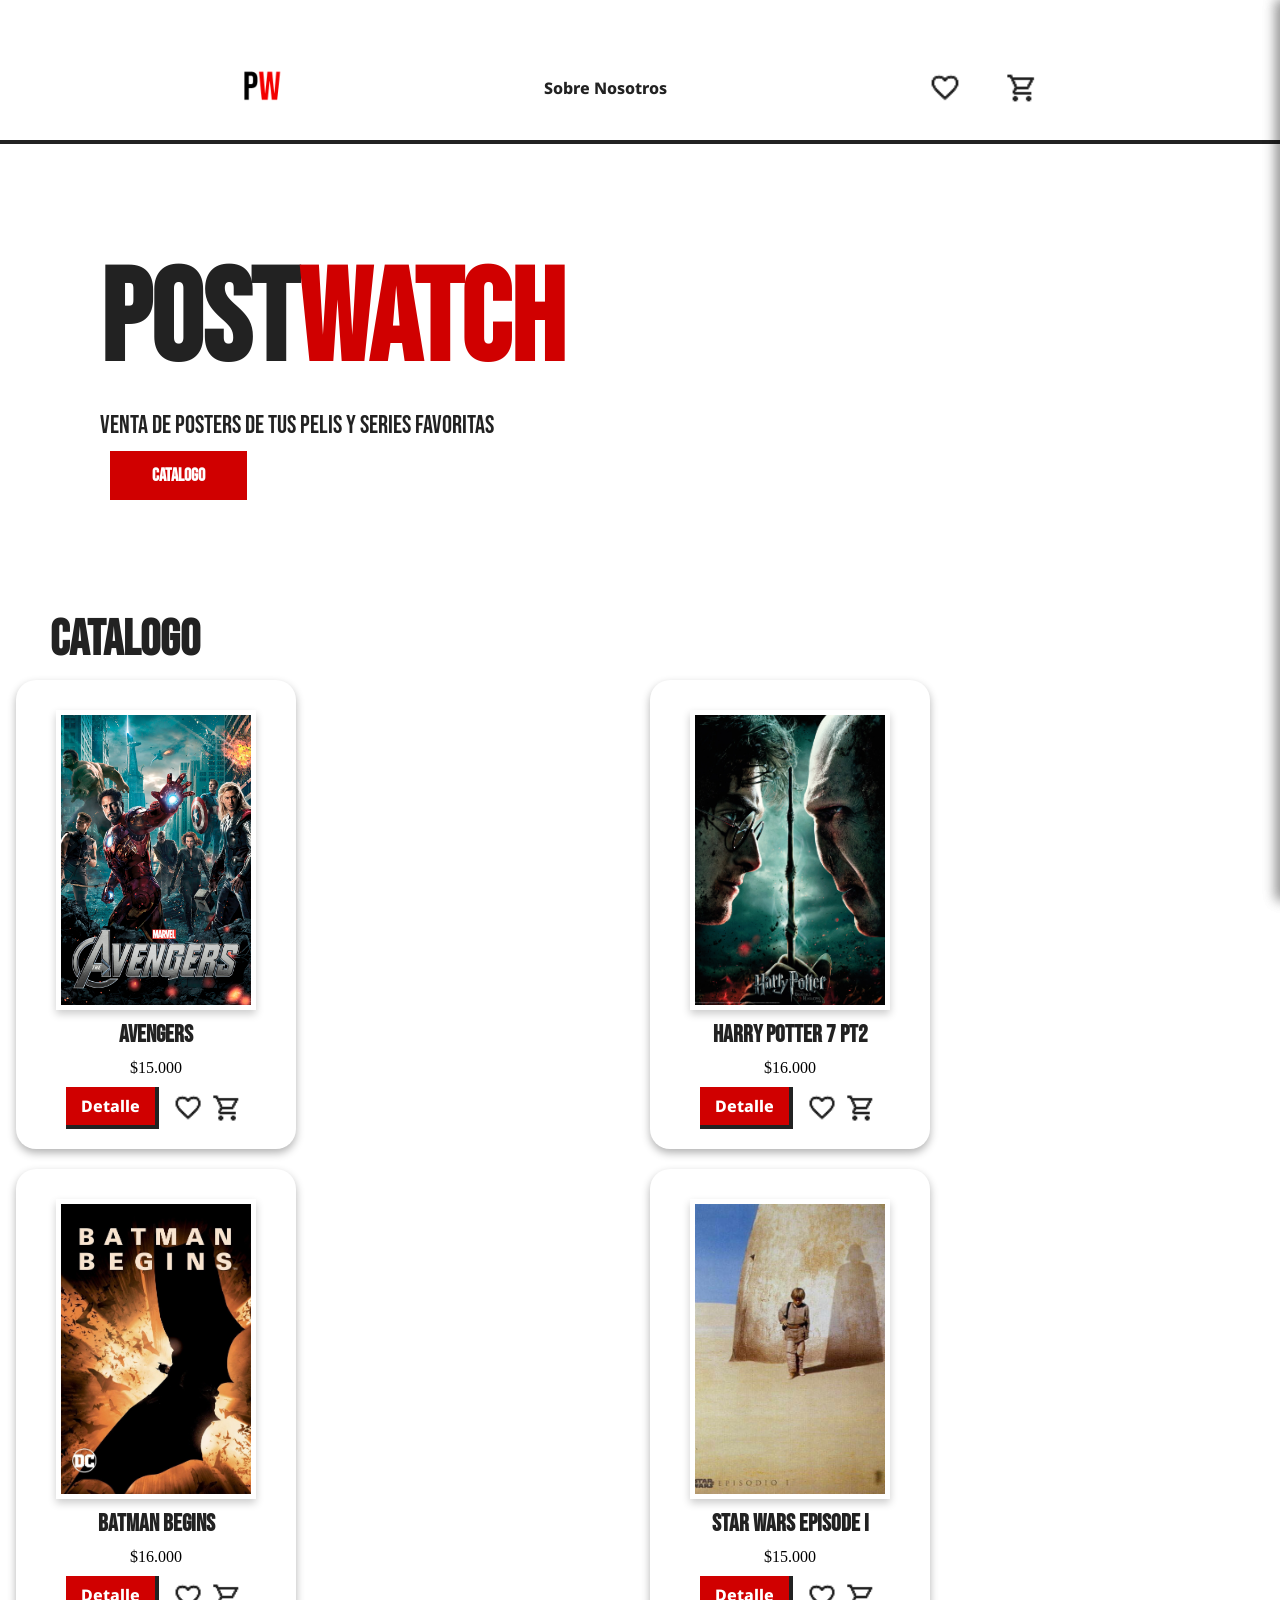
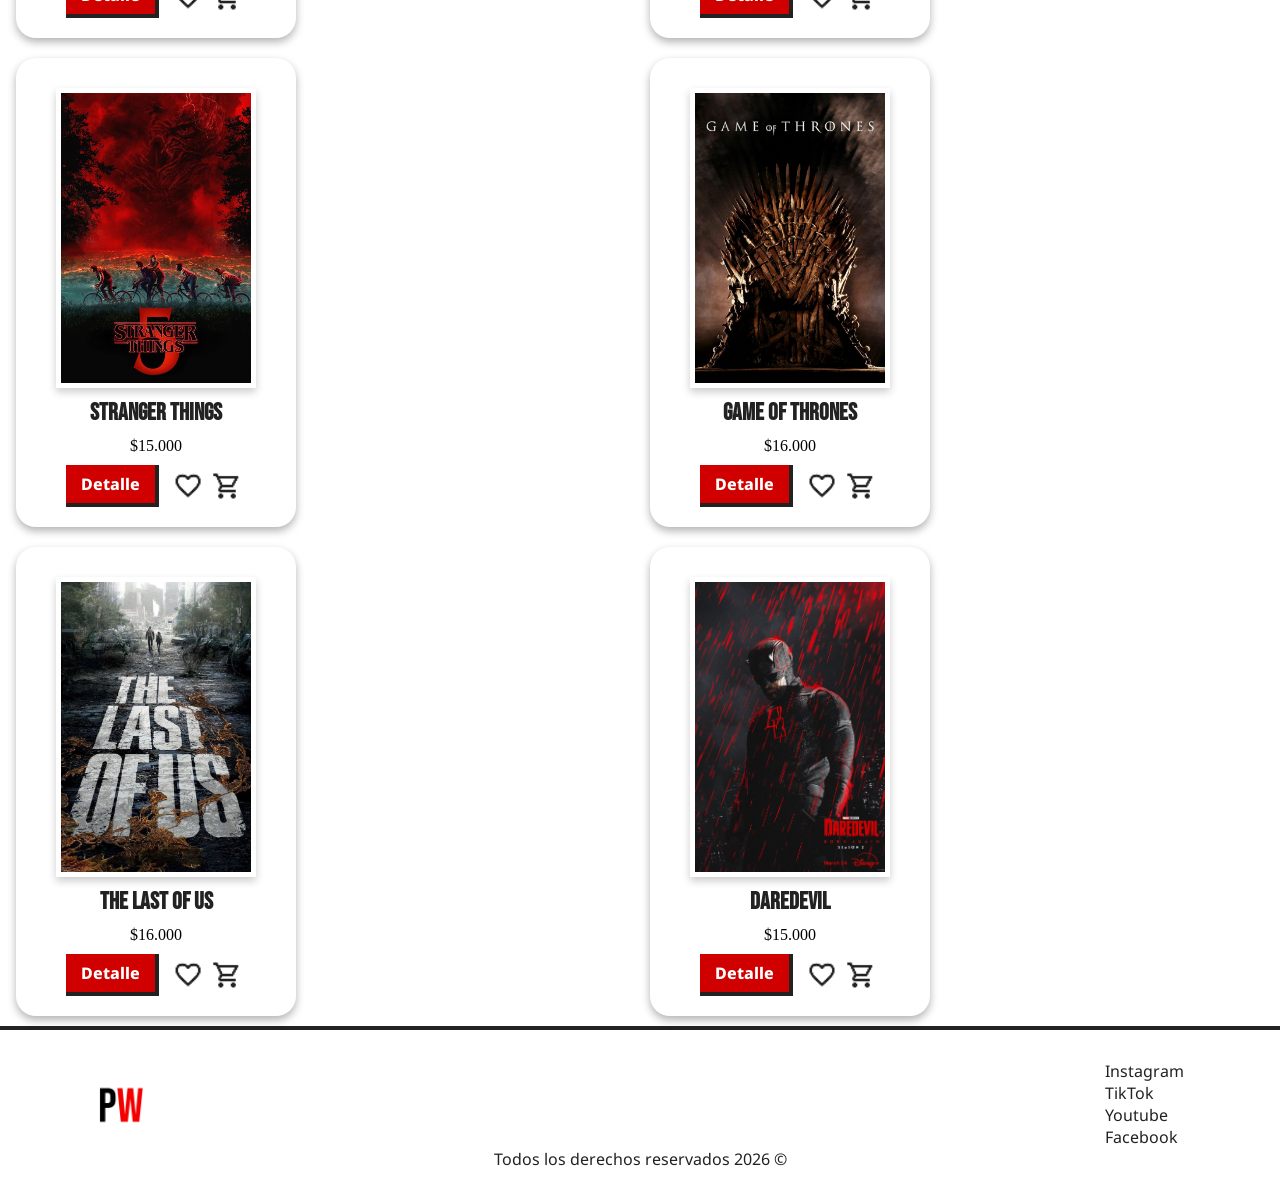
==== commit 5be41d0e: "Actualizacion 26/06/2026 Agregar productos al carrito y favoritos. Poder eliminarlos. Algunos cambi" ====
--- a/index.html
+++ b/index.html
@@ -20,22 +20,40 @@
             <li><a href="index.html"><img src="img/logo.png" alt="Logo PostWatch" class="logo"></a></li>
             <li><a href="redirect/nosotros/nosotros.html">Sobre Nosotros</a></li>
             <div class="container-items">
-                <li>
-                    <button class="menu-btn" aria-label="ingresar al carrito" aria-controls="primary-navigation" aria-expanded="false">
-                        <span class="sr-only"></span>
-                    </button>
-                </li>
 
                 <li>
                     <button class="fav-btn" aria-label="ingresar a favoritos" aria-controls="primary-fav" aria-expanded="false">
                         <span class="sr-only"></span>
                     </button>
                 </li>
+
+                <aside class="mis-favoritos primary-fav" id="primary-fav" data-visible="false">
+                    <h1>Mis Favoritos <button class="fav-btn-cerrar"> <span class="sr-only"></span></button></h1>
+                    <ul class="lista-favoritos"></ul>
+                </aside>
+
+                <li>
+                    <button class="cart-btn" aria-label="ingresar al carrito" aria-controls="primary-cart" aria-expanded="false">
+                        <span class="sr-only"></span>
+                    </button>
+                </li>
+
+                <aside class="mi-carrito primary-cart" id="primary-cart" data-visible="false">
+                    <h1>Mi Carrito <button class="cart-btn-cerrar"> <span class="sr-only"></span></button></h1>
+                    <ul class="lista-carrito">
+                        <li>
+                            <img src="${p.img}" alt="${p.titulo}">
+                            <span>${p.titulo}</span>
+                            <button class="remove-fav" data-id="${p.id}"><img src="img/delete.png" alt="eliminar-favorito"></button>
+                        </li>
+                    </ul>
+                </aside>  
+
             </div>
-            
-            <nav id="primary-navigation" data-visible="false" class="primary-navigation"></nav>
         </ul>
     </header>
+
+<main class="contenido">
 <!-- Landing Page -->
     <section class="landing-page">
         <div>   
@@ -50,10 +68,12 @@
         </div>
     </section>
 <!-- Catalogo -->
+ 
     <section class="peliculas" id="catalogo">
         <h1>Catalogo</h1>
         <div class="peliculas-container contenedor-catalogo"></div>
     </section>
+
 <!-- Footer -->
     <footer>
         <section class="container-footer">
@@ -69,6 +89,7 @@
             <p>Todos los derechos reservados 2026 ©</p>
         </section>
     </footer>
+</main>
 
     <script src="main.js" defer></script>
 </body>
--- a/estilos.css
+++ b/estilos.css
@@ -76,20 +76,7 @@
 /*carrito*/
 
 
-.primary-navigation {
-    position: absolute;
-    top: 0;
-    left: 0;
-    bottom: 0;
-    background-color: var(--color-light);
-    box-shadow: 0px 4px 8px rgba(0, 0, 0, 0.3);
-    width: 50%;
-    height: 100%;
-    transform: translateX(-100%) translateY(0%);
-    transition: transform 0.3s ease-out;
-}
-
-.menu-btn {
+.cart-btn {
     background: none;
     border: none;
     padding: 0.5rem;
@@ -101,19 +88,13 @@
     background-size: cover;
 }
 
-.menu-btn[aria-expanded="true"] {
+.cart-btn[aria-expanded="true"] {
     background-image: url(img/close.png);
     
 }
 
-.primary-navigation[data-visible="true"] {
-    transform: translateX(0%) translateY(0%);
-}
 
 /*favoritos*/
-
-
-
 
 .fav-btn {
     background: none;
@@ -131,11 +112,87 @@
     background-image: url(img/close.png);
     
 }
+/*  */
+.primary-fav,.primary-cart {
+    position: fixed;
+    top: 0;
+    right: 0;
+    z-index: 1000;
+    width: min(450px, 100vw);
+    height: 100vh;
+    padding: 24px;
+    background-color: var(--color-light);
+    box-shadow: -4px 0 12px rgba(0, 0, 0, 0.25);
+    transform: translateX(100%);
+    transition: transform 0.3s ease-out;
+}
 
 .primary-fav[data-visible="true"] {
     transform: translateX(0%) translateY(0%);
 }
 
+.primary-cart[data-visible="true"] {
+    transform: translateX(0%) translateY(0%);
+}
+
+
+
+.primary-fav h1,.primary-cart h1 {
+    display: flex;
+    justify-content: space-between;
+    align-items: center;
+    gap: 16px;
+    font-family: var(--font-title);
+    color: var(--color-dark);
+    margin-bottom: 20px;
+}
+
+.lista-favoritos,.lista-carrito {
+    display: flex;
+    justify-content: flex-start;
+    align-items: flex-start;
+    flex-direction: column;
+    gap: 12px;
+}
+
+.lista-favoritos li,.lista-carrito li {
+    display: flex;
+    align-items: center;
+    gap: 12px;
+    list-style: none;
+    font-family: var(--font-text);
+    font-weight: 700;
+}
+
+
+.lista-favoritos img,.lista-carrito img {
+    width: 64px;
+    height: 96px;
+    object-fit: cover;
+    flex-shrink: 0;
+}
+
+.fav-btn-cerrar,.cart-btn-cerrar {
+    background: none;
+    border: none;
+    padding: 0.5rem;
+    width: 2rem;
+    aspect-ratio: 1;
+    background-image: url(img/close.png);
+    background-repeat: no-repeat;
+    background-position: center;
+    background-size: cover;
+    cursor: pointer;
+}
+
+
+.remove-fav img,.remove-cart img {
+    width: 30px;
+    height: 30px;
+    object-fit: cover;
+    cursor: pointer;
+}
+
 
 
 /*******************HEADER****************/
@@ -145,7 +202,7 @@
 
 .landing-page {
     display: flex;
-    width: 100vh;
+    max-width: 100vh;
     align-items: center;
     margin: 100px;
 }
@@ -177,6 +234,8 @@
     font-size: 25px;
 
 }
+
+
 
 
 
@@ -208,6 +267,10 @@
         display: none;
     }
 }
+
+
+
+
 
 /*******************LANDING PAGE****************/
     
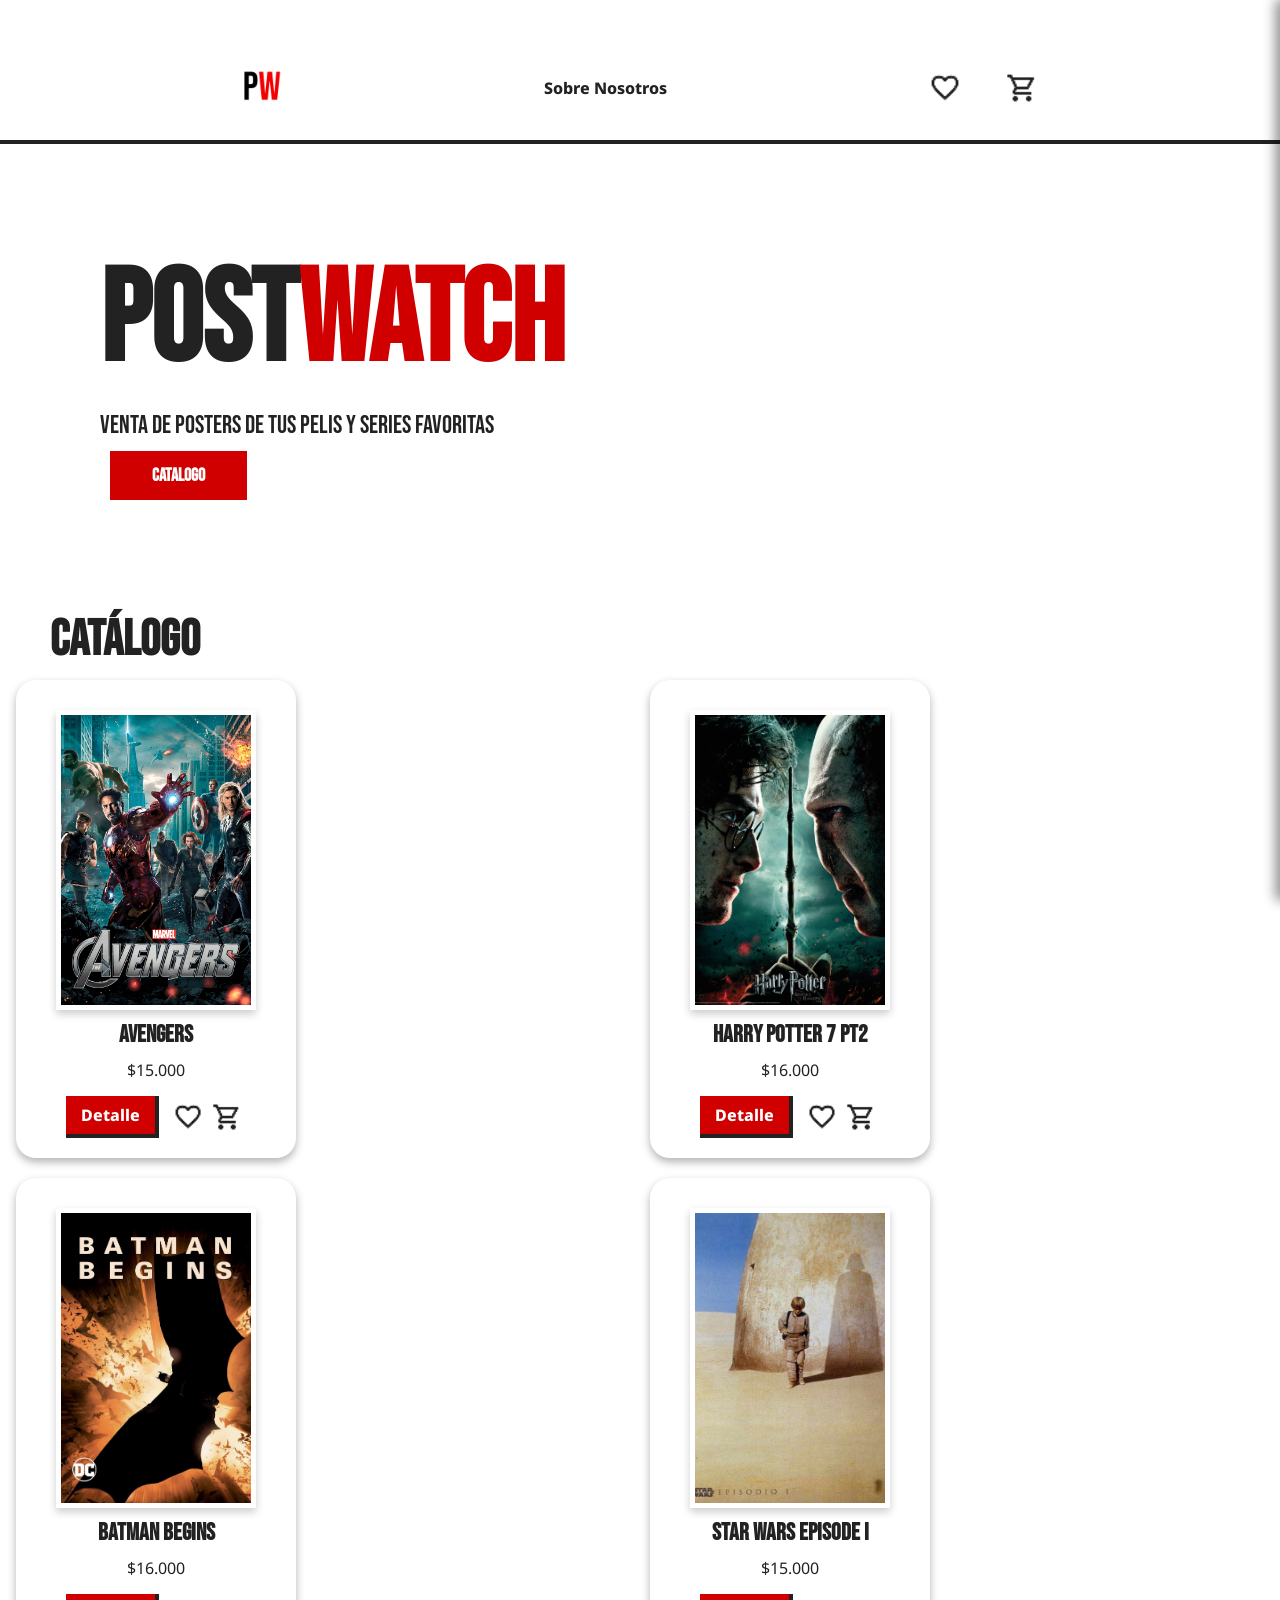
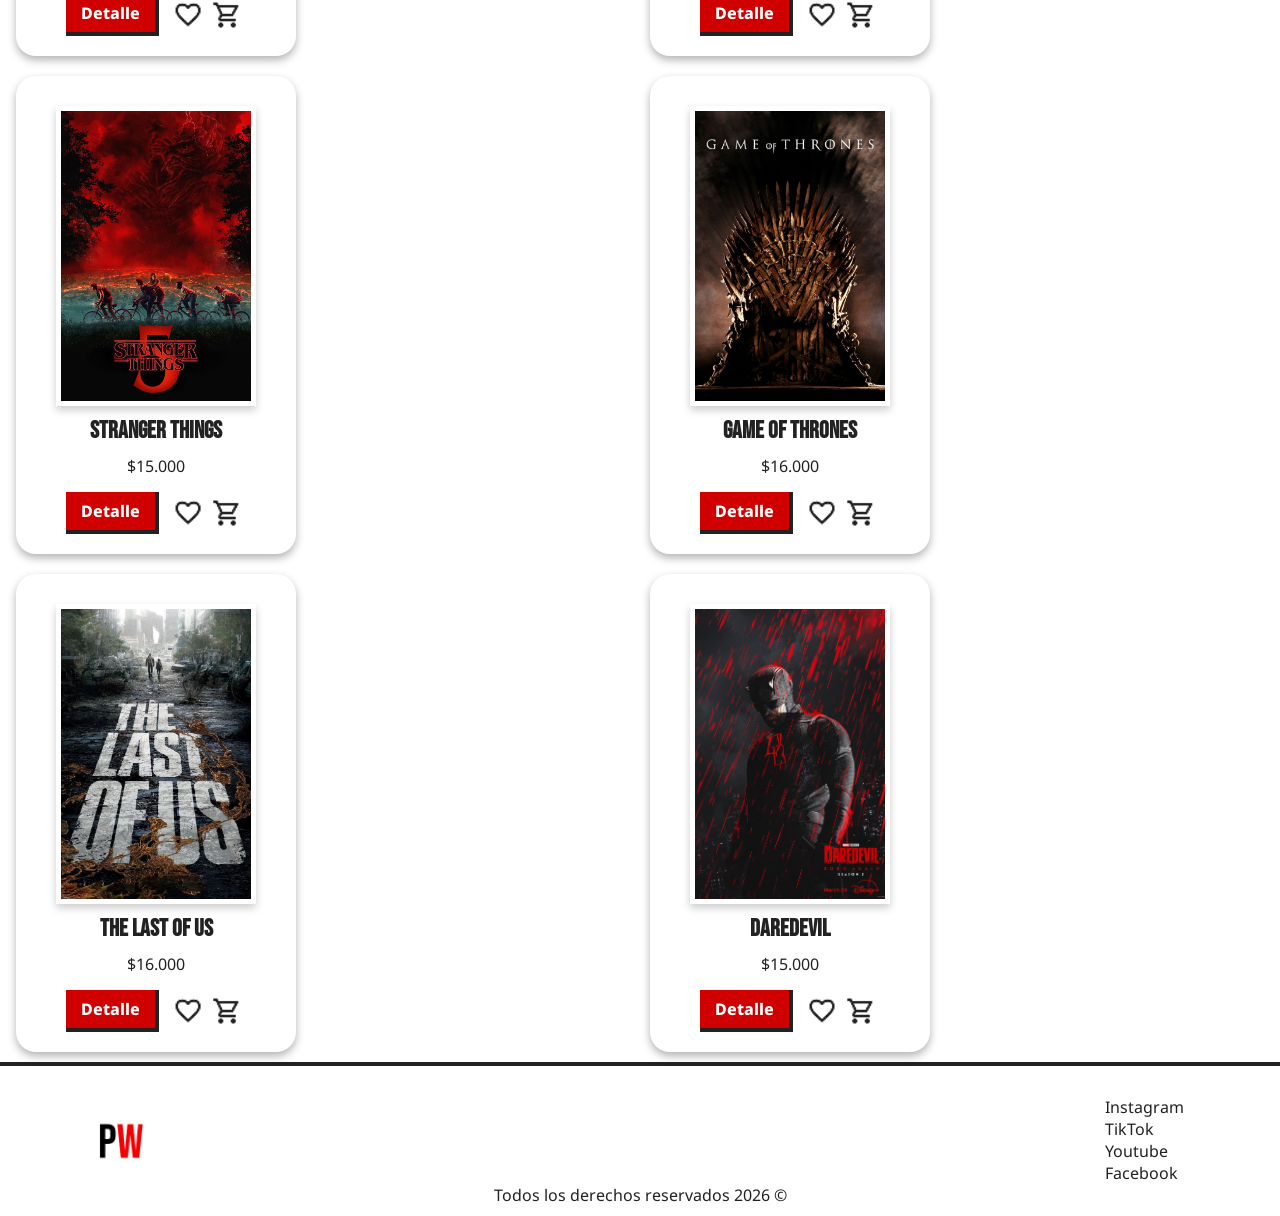
==== commit a887b9b9: "Actualización 30/06 Agregar cantidades y total al carrito Retocar el código Limpieza de código (si" ====
--- a/index.html
+++ b/index.html
@@ -18,7 +18,7 @@
     <header>
         <ul>
             <li><a href="index.html"><img src="img/logo.png" alt="Logo PostWatch" class="logo"></a></li>
-            <li><a href="redirect/nosotros/nosotros.html">Sobre Nosotros</a></li>
+            <li><a href="nosotros/nosotros.html">Sobre Nosotros</a></li>
             <div class="container-items">
 
                 <li>
@@ -41,11 +41,7 @@
                 <aside class="mi-carrito primary-cart" id="primary-cart" data-visible="false">
                     <h1>Mi Carrito <button class="cart-btn-cerrar"> <span class="sr-only"></span></button></h1>
                     <ul class="lista-carrito">
-                        <li>
-                            <img src="${p.img}" alt="${p.titulo}">
-                            <span>${p.titulo}</span>
-                            <button class="remove-fav" data-id="${p.id}"><img src="img/delete.png" alt="eliminar-favorito"></button>
-                        </li>
+
                     </ul>
                 </aside>  
 
@@ -69,9 +65,9 @@
     </section>
 <!-- Catalogo -->
  
-    <section class="peliculas" id="catalogo">
-        <h1>Catalogo</h1>
-        <div class="peliculas-container contenedor-catalogo"></div>
+    <section class="catalogo" id="catalogo">
+        <h1>Catálogo</h1>
+        <div class="contenedor-catalogo"></div>
     </section>
 
 <!-- Footer -->
@@ -90,7 +86,7 @@
         </section>
     </footer>
 </main>
-
+<!-- JS -->
     <script src="main.js" defer></script>
 </body>
 </html>
--- a/estilos.css
+++ b/estilos.css
@@ -63,6 +63,7 @@
 header ul li button img {
     width : 30px;
 }
+
 
 /*carrito y fav*/
 
@@ -93,6 +94,14 @@
     
 }
 
+
+.total-carrito {
+    font-family: var(--font-text);
+    font-weight: 800;
+    background-color: var(--color-principal);
+    padding: 1rem 3rem;
+    color: var(--color-light);
+}
 
 /*favoritos*/
 
@@ -172,6 +181,10 @@
     flex-shrink: 0;
 }
 
+/*.lista-favoritos:hover,.lista-carrito:hover{
+    background-color: #f3e6e6;
+}*/
+
 .fav-btn-cerrar,.cart-btn-cerrar {
     background: none;
     border: none;
@@ -237,8 +250,6 @@
 
 
 
-
-
 .boton-LP {
     display: inline-block;
     padding: 12px 40px;  
@@ -268,20 +279,14 @@
     }
 }
 
-
-
-
-
 /*******************LANDING PAGE****************/
-    
-
 
 
 /*******************MAIN****************/
 
-/*-----------peliculas-----------*/
-
-.peliculas h1 {
+/*-----------CATÁLOGO-----------*/
+
+.catalogo h1 {
     font-family: var(--font-title);
     margin-top: 20px;
     margin-left: 50px;
@@ -289,7 +294,7 @@
     color: var(--color-dark);
 }
 
-.peliculas-container {
+.contenedor-catalogo {
     display: grid;
     grid-template-columns: repeat(auto-fit, minmax(min(100%, 280px), 280px));
     justify-content: center;
@@ -299,20 +304,10 @@
     max-width: 100%;
 }
 
-@media (max-width: 1280px) {
-.peliculas-container {
-    grid-template-columns: repeat(2, 1fr);
-  }
-}
-
-@media (max-width: 480px) {
-  .peliculas-container {
-    grid-template-columns: 1fr;
-  }
-}
-
-
-.pelicula {
+
+
+
+.producto {
     background-color: var(--color-light);
     box-shadow:  0px 4px 8px rgba(0, 0, 0, 0.3);
     display: flex;
@@ -325,7 +320,7 @@
     max-width: 100%;
 }
 
-.pelicula h2 {
+.producto h2 {
     font-family: var(--font-title);
     color: var(--color-dark);
     margin-bottom: 10px;
@@ -334,7 +329,7 @@
 
 
 
-.pelicula img {
+.producto img {
     box-shadow:  0px 4px 8px rgba(0, 0, 0, 0.2);
     border: #fff solid 5px;
     width: 200px;
@@ -344,80 +339,26 @@
     transition: transform 0.3s ease;
 }
 
-/*-----------peliculas-----------*/
-
-/*-----------series-----------*/
-
-.series h1 {
-    font-family: var(--font-title);
-    margin-top: 20px;
-    margin-left: 50px;
-    font-size: 50px;
-    color: var(--color-dark);
-}
-
-
-.series-container {
-    display: grid;
-    grid-template-columns: repeat(auto-fit, minmax(12rem, 1fr));
-    grid-template-rows: auto;
-    gap: 20px;
-    padding: 0 5rem;
+.producto p {
+    font-family: var(--font-text);
+    margin-bottom: 5px;
+    color: var(--color-dark);
 }
 
 @media (max-width: 1280px) {
-  .series-container {
+.contenedor-catalogo {
     grid-template-columns: repeat(2, 1fr);
   }
 }
 
 @media (max-width: 480px) {
-  .series-container {
+  .contenedor-catalogo {
     grid-template-columns: 1fr;
   }
 }
 
-.serie {
-    background-color: var(--color-light);
-    box-shadow:  0px 4px 8px rgba(0, 0, 0, 0.3);
-    display: flex;
-    flex-direction: column;
-    align-items: center;
-    margin: 10px;
-    border-radius: 20px;
-    padding: 20px 50px;
-    width: 280px;
-
-}
-
-.serie h2 {
-    font-family: var(--font-title);
-    color: var(--color-dark);
-    margin-bottom: 10px;
-    text-align: center;
-}
-
-
-
-.serie img {
-    box-shadow:  0px 4px 8px rgba(0, 0, 0, 0.2);
-    border: #fff solid 5px;
-    width: 200px;
-    height: 300px;
-    object-fit: cover;
-    margin: 0px;
-    transition: transform 0.3s ease;
-}
-
-.serie .oferta {
-    color: var(--color-principal);
-    font-weight: 800;
-}
-
-/*-----------series-----------*/
-
-
-/*botones de contenedor de peliculas y series*/
+
+
 
 .container-buttons {
     display: flex;
@@ -481,7 +422,7 @@
     content: url("img/fav2.png");
 }
 
-
+/*-----------CATÁLOGO-----------*/
 
 /*******************MAIN****************/
 
@@ -529,3 +470,121 @@
 }
 
 /*****************FOOTER************/
+
+
+/*****************DETALLE************/
+
+.contenedor-principal-detalle {
+    display: flex;
+    flex-direction: row;
+    align-items: flex-start;
+    gap: 40px;
+    max-width: 1000px;
+    margin: 40px auto;
+    padding: 20px;
+    background-color: var(--color-light);
+    border-radius: 12px;
+    box-shadow:  0px 4px 8px rgba(0, 0, 0, 0.2);
+}
+
+.columna-imagen {
+    flex: 1;
+    display: flex;
+    justify-content: center;
+    align-items: center;
+}
+
+.columna-imagen img {
+    width: 100%;
+    max-width: 380px;
+    height: auto;
+    border:#fff solid 10px;
+    box-shadow:  0px 4px 8px rgba(0, 0, 0, 0.2);
+}
+
+.columna-info {
+    flex: 1.2;
+    display: flex;
+    flex-direction: column;
+    justify-content: center;
+}
+
+.columna-info h1 {
+    font-size: 2.5rem;
+    margin-bottom: 15px;
+    color: var(--color-dark);
+    font-family: var(--font-title);
+}
+
+.columna-info .precio {
+    font-size: 1.5rem;
+    color: var(--color-dark);
+    font-family: var(--font-text);
+}
+
+.columna-info .container-buttons {
+    display: flex;
+    justify-content: flex-start;
+    gap: 15px;
+}
+
+.columna-info .btn-fav,
+.columna-info .btn-cart {
+    display: flex;
+    align-items: center;
+    justify-content: center;
+    padding: 20px 30px;
+    border: 2px solid var(--color-principal);
+    background-color: var(--color-principal);
+    cursor: pointer;
+}
+
+
+.columna-info .btn-fav:hover {
+    background-color: #a00000;
+    border: 2px solid #a00000;
+}
+
+.columna-info .btn-cart:hover {
+    background-color: #a00000;
+        border: 2px solid #a00000;
+}
+
+.descripcion {
+    font-family: var(--font-text);
+    color: var(--color-dark);
+}
+
+
+@media (max-width: 768px) {
+    .contenedor-principal-detalle {
+        flex-direction: column;
+        align-items: center;
+        padding: 40px;
+    }
+    
+    .columna-info {
+        padding-left: 20px;
+    }
+}
+/*MOVER A CARRITO Y FAVORITOS*/
+.lista-carrito {
+    display: flex;
+    flex-direction: column; 
+    gap: 12px;
+    max-height: 650px; 
+    overflow-y: auto;
+    overflow-x: hidden;
+    padding-right: 5px;
+}
+
+.scroll-interno-favoritos {
+    display: flex;
+    flex-direction: column;
+    gap: 12px;
+    width: 100%;
+    max-height: 650px; 
+    overflow-y: auto;
+    overflow-x: hidden;
+    padding-right: 5px;
+}
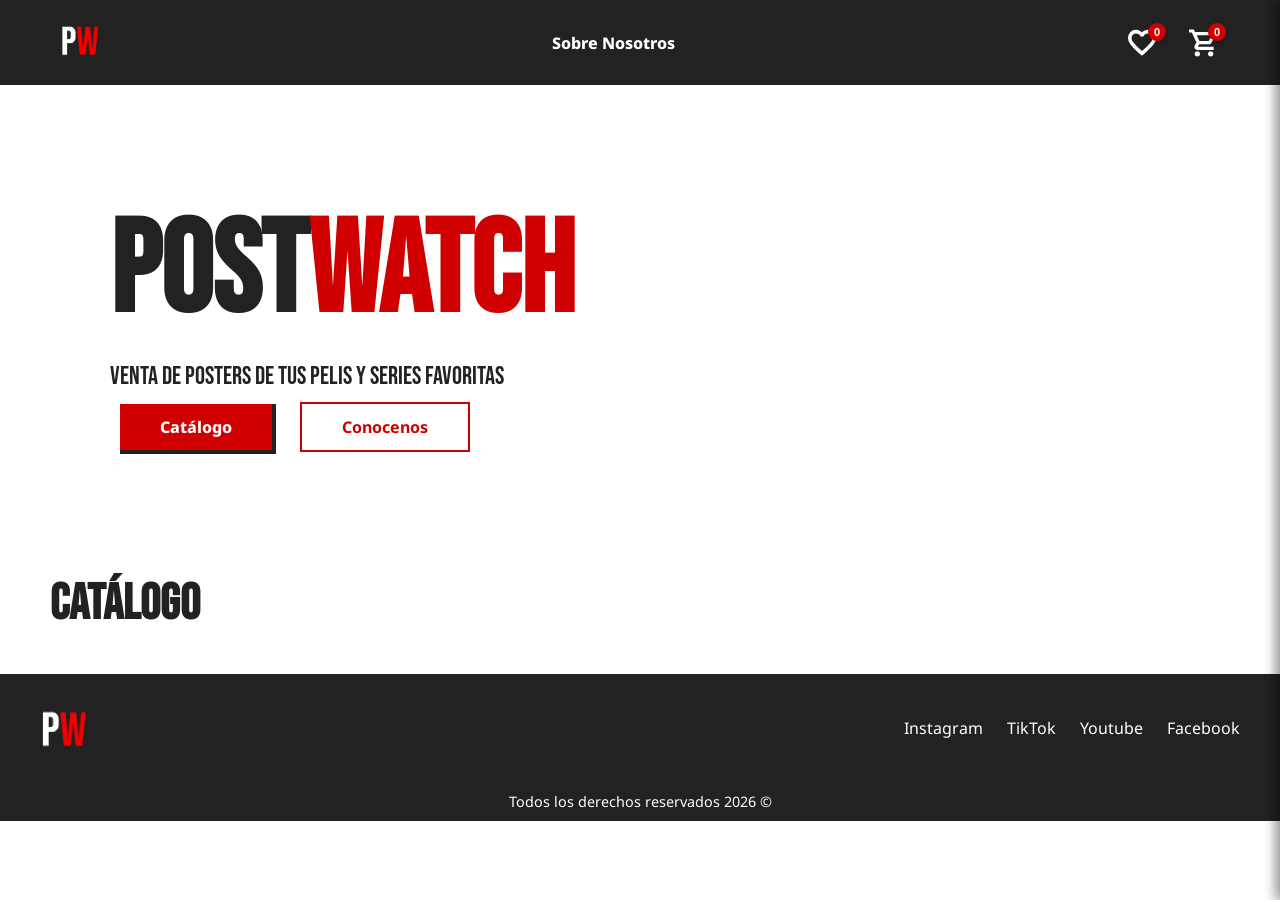
==== commit fcb4d400: "Actualización 14/7 Modificacion de todo el listado de correcciones enviadas por el profesor Actuali" ====
--- a/index.html
+++ b/index.html
@@ -16,38 +16,43 @@
 
 <!-- Encabezado -->    
     <header>
-        <ul>
-            <li><a href="index.html"><img src="img/logo.png" alt="Logo PostWatch" class="logo"></a></li>
-            <li><a href="nosotros/nosotros.html">Sobre Nosotros</a></li>
-            <div class="container-items">
+        <div class="container-header">
+        <a href="index.html"><img src="img/logo2.png" alt="Logo PostWatch" class="logo"></a>
+        <a href="nosotros.html">Sobre Nosotros</a>
 
-                <li>
-                    <button class="fav-btn" aria-label="ingresar a favoritos" aria-controls="primary-fav" aria-expanded="false">
-                        <span class="sr-only"></span>
-                    </button>
-                </li>
+        <nav class="container-items">
+            <button class="fav-btn" aria-label="ingresar a favoritos" aria-controls="primary-fav" aria-expanded="false">
+                <span class="sr-only">Ingresar a Favoritos</span>
+            </button>
 
-                <aside class="mis-favoritos primary-fav" id="primary-fav" data-visible="false">
-                    <h1>Mis Favoritos <button class="fav-btn-cerrar"> <span class="sr-only"></span></button></h1>
-                    <ul class="lista-favoritos"></ul>
-                </aside>
+            <button class="cart-btn" aria-label="ingresar al carrito" aria-controls="primary-cart" aria-expanded="false">
+                <span class="sr-only">Ingresar al Carrito</span>
+            </button>
 
-                <li>
-                    <button class="cart-btn" aria-label="ingresar al carrito" aria-controls="primary-cart" aria-expanded="false">
-                        <span class="sr-only"></span>
-                    </button>
-                </li>
+            <button id="btn-abrir-favoritos" class="btn-header">
+                <span id="contador-favoritos" class="badge-contador-fav">0</span>
+            </button>
 
-                <aside class="mi-carrito primary-cart" id="primary-cart" data-visible="false">
-                    <h1>Mi Carrito <button class="cart-btn-cerrar"> <span class="sr-only"></span></button></h1>
-                    <ul class="lista-carrito">
+            <button id="btn-abrir-carrito" class="btn-header">
+                <span id="contador-carrito" class="badge-contador-cart">0</span>
+            </button>
 
-                    </ul>
-                </aside>  
+        </nav>
 
-            </div>
-        </ul>
+        <aside class="mis-favoritos primary-fav" id="primary-fav" data-visible="false">
+            <h1>Mis Favoritos <button class="fav-btn-cerrar"><span class="sr-only">Cerrar Favoritos</span></button></h1>
+            <ul class="lista-favoritos"></ul>
+        </aside>
+
+
+
+        <aside class="mi-carrito primary-cart" id="primary-cart" data-visible="false">
+            <h1>Mi Carrito <button class="cart-btn-cerrar"> <span class="sr-only">Cerrar Carrito</span></button></h1>
+            <ul class="lista-carrito"></ul>
+        </aside>  
+        </div>
     </header>
+
 
 <main class="contenido">
 <!-- Landing Page -->
@@ -56,11 +61,12 @@
             <h1 class="titulo-negro">POST<span class="titulo-rojo">WATCH</span></h1>
             <p>Venta de posters de tus pelis y series favoritas</p>
             <div class="contenedor-botones">
-                <a class="boton-LP" href="#catalogo">Catalogo</a> 
+                <a class="boton-LP" href="#catalogo">Catálogo</a>
+                <a class="boton-LP2" href="nosotros.html">Conocenos</a>
             </div>
         </div>
         <div class="landing-page-im">
-            <img src="img/ironman.jpg" alt="Landing Page" class="landing-img">
+            <img src="img/batman.jpg" alt="Landing Page" class="landing-img">
         </div>
     </section>
 <!-- Catalogo -->
@@ -73,7 +79,7 @@
 <!-- Footer -->
     <footer>
         <section class="container-footer">
-            <img src="./img/logo.png" alt="Logo PostWatch Final (Footer)">
+            <img class="logo-footer" src="./img/logo2.png" alt="Logo PostWatch Final (Footer)">
             <ul>
                 <li><a href="https://www.instagram.com/">Instagram</a></li>
                 <li><a href="https://www.tiktok.com/">TikTok</a></li>
@@ -88,5 +94,9 @@
 </main>
 <!-- JS -->
     <script src="main.js" defer></script>
+
+        
 </body>
 </html>
+
+
--- a/estilos.css
+++ b/estilos.css
@@ -19,48 +19,47 @@
 /*******************HEADER****************/
 
 header {
-    background-color: var(--color-light);
-    border-bottom: var(--color-dark) solid 4px;
+    background-color: var(--color-dark);
+    display: flex;
+    justify-content: space-evenly;
+    align-items: center;
 }
 
 .logo {
     width: 40px;
 }
 
-header  ul {
-    margin-top: 45px;
-    display: flex;
-    justify-content: space-evenly;
-    align-items: center;
-}
-
-header  ul li {
-    list-style: none;
-    margin-bottom: 10px;
+
+.container-header {
+    display: flex;
+    justify-content: space-between;
+    align-items: center;
+    width: 100%;
+    max-width: 1200px;
     padding: 20px;
 }
 
-header  ul li a {
-    color: var(--color-dark);
+.container-header a {
+    color: var(--color-light);
     text-decoration: none;
     font-family: var(--font-text);
     font-weight: 800;
 
 }
 
-header ul li a:hover {
+.container-header a:hover {
     color: var(--color-principal);
     text-decoration: underline;
 
 }
 
-header  ul li button {
+.container-header button {
     background-color: transparent;
     border: none;
     cursor: pointer;
 }
 
-header ul li button img {
+.container-header button img {
     width : 30px;
 }
 
@@ -71,7 +70,7 @@
     position: relative;
     display: flex;
     align-items: center;
-    gap: 5px;
+    gap: 30px;
 }
 
 /*carrito*/
@@ -83,14 +82,14 @@
     padding: 0.5rem;
     width: 2rem;
     aspect-ratio: 1;
-    background-image: url(img/cart.png);
+    background-image: url(img/cart3.svg);
     background-repeat: no-repeat;
     background-position: center;
     background-size: cover;
 }
 
 .cart-btn[aria-expanded="true"] {
-    background-image: url(img/close.png);
+    background-image: url(img/close.svg);
     
 }
 
@@ -103,6 +102,32 @@
     color: var(--color-light);
 }
 
+
+#btn-abrir-carrito {
+    position: absolute;
+    display: inline-flex;
+    align-items: center;
+    justify-content: center;
+
+}
+
+.badge-contador-cart {
+    position: absolute;
+    top: -20px;        
+    right: -100px;    
+    background-color: var(--color-principal); 
+    color: var(--color-light);
+    font-size: 11px;
+    font-weight: bold;
+    width: 18px;
+    height: 18px;
+    border-radius: 50%;
+    display: flex;
+    align-items: center;
+    justify-content: center;
+    box-shadow: 0 2px 4px rgba(0, 0, 0, 0.2);
+}
+
 /*favoritos*/
 
 .fav-btn {
@@ -111,17 +136,46 @@
     padding: 0.5rem;
     width: 2rem;
     aspect-ratio: 1;
-    background-image: url(img/fav.png);
+    background-image: url(img/fav3.svg);
     background-repeat: no-repeat;
     background-position: center;
     background-size: cover;
 }
 
 .fav-btn[aria-expanded="true"] {
-    background-image: url(img/close.png);
-    
-}
-/*  */
+    background-image: url(img/close.svg);
+        
+}
+
+
+#btn-abrir-favoritos {
+    position: absolute;
+    display: inline-flex;
+    align-items: center;
+    justify-content: center;
+
+}
+
+
+.badge-contador-fav {
+    position: absolute;
+    top: -20px;        
+    right: -40px;    
+    background-color: var(--color-principal); 
+    color: var(--color-light);
+    font-size: 11px;
+    font-weight: bold;
+    width: 18px;
+    height: 18px;
+    border-radius: 50%;
+    display: flex;
+    align-items: center;
+    justify-content: center;
+    box-shadow: 0 2px 4px rgba(0, 0, 0, 0.2);
+}
+
+
+/* ASIDES */
 .primary-fav,.primary-cart {
     position: fixed;
     top: 0;
@@ -144,8 +198,6 @@
     transform: translateX(0%) translateY(0%);
 }
 
-
-
 .primary-fav h1,.primary-cart h1 {
     display: flex;
     justify-content: space-between;
@@ -174,16 +226,53 @@
 }
 
 
-.lista-favoritos img,.lista-carrito img {
+.lista-favoritos .img-fav,.lista-carrito .img-cart  {
     width: 64px;
     height: 96px;
     object-fit: cover;
     flex-shrink: 0;
-}
-
-/*.lista-favoritos:hover,.lista-carrito:hover{
-    background-color: #f3e6e6;
-}*/
+    border: #fff solid 5px;
+    box-shadow: 0 2px 4px rgba(0, 0, 0, 0.1);
+}
+
+.lista-carrito {
+    display: flex;
+    flex-direction: column; 
+    gap: 12px;
+    max-height: 650px; 
+    overflow-y: auto;
+    overflow-x: hidden;
+    padding-right: 5px;
+}
+
+.scroll-interno-favoritos,.scroll-interno-carrito {
+    display: flex;
+    flex-direction: column;
+    gap: 12px;
+    width: 100%;
+    max-height: 650px; 
+    overflow-y: auto;
+    overflow-x: hidden;
+    padding-right: 5px;
+}
+
+
+.scroll-interno-favoritos li,.scroll-interno-carrito li {
+    display: flex;
+    width: 100%;
+    justify-content: space-between;
+    align-items: center;
+    border-bottom: #b8b8b8 solid 1px;
+    gap: 12px;
+    padding: 15px 0;
+}
+
+.scroll-interno-favoritos p,.scroll-interno-carrito p {
+    font-family: var(--font-text);
+    color: var(--color-dark);
+    font-weight: 400;
+}
+
 
 .fav-btn-cerrar,.cart-btn-cerrar {
     background: none;
@@ -191,7 +280,7 @@
     padding: 0.5rem;
     width: 2rem;
     aspect-ratio: 1;
-    background-image: url(img/close.png);
+    background-image: url(img/close.svg);
     background-repeat: no-repeat;
     background-position: center;
     background-size: cover;
@@ -202,11 +291,82 @@
 .remove-fav img,.remove-cart img {
     width: 30px;
     height: 30px;
-    object-fit: cover;
-    cursor: pointer;
-}
-
-
+    cursor: pointer;
+}
+
+.remove-fav {
+    background: none;
+    border: none;
+    margin-left: auto;    
+    padding: 0;
+}
+
+
+.remove-fav, .remove-cart {
+    background: none;
+    border: none;
+    display: flex;
+    align-items: center;
+    justify-content: center;
+}
+
+.control-cantidad {
+    display: inline-flex; 
+    align-items: center;
+    gap: 5px;
+    margin-left: auto;   
+    margin-right: 15px; 
+}
+
+.btn-mas {
+    cursor: pointer;
+    padding: 1px 10px;
+}
+
+.btn-menos {
+    cursor: pointer;
+    padding: 1px 13px;
+}
+
+.control-cantidad button {
+    color: var(--color-light);
+    font-family: var(--font-text);
+    font-weight: 800;
+    font-size: 25px;
+    background-color: var(--color-principal);
+}
+
+.cantidad-num {
+    font-family: var(--font-text);
+    font-weight: 400;
+    color: var(--color-dark);
+}
+
+
+.scroll-interno-favoritos li .text-cart,
+.scroll-interno-carrito li .text-cart {
+    display: flex;
+    flex-direction: column;
+    gap: 4px; 
+    text-align: left; 
+    flex-grow: 1; 
+}
+
+/*SR-ONLY*/
+
+.sr-only {
+    position: absolute;
+    width: 1px;
+    height: 1px;
+    padding: 0;
+    margin: -1px;
+    overflow: hidden;
+    border: 0;
+}
+
+
+
+/*******************ASIDES****************/
 
 /*******************HEADER****************/
 
@@ -217,7 +377,7 @@
     display: flex;
     max-width: 100vh;
     align-items: center;
-    margin: 100px;
+    margin: 110px;
 }
 
 
@@ -255,29 +415,92 @@
     padding: 12px 40px;  
     margin: 10px;       
     text-decoration: none;
-    font-family: var(--font-title);
-    font-size: 18px;
+    font-family: var(--font-text);
     font-weight: bold;
     text-align: center;
     transition: 0.3s;
     cursor: pointer;
     background-color: var(--color-principal);
     color: #FFFFFF;
-    border: 2px solid var(--color-principal);
+    font-weight: 800;
+    border-bottom: var(--color-dark) solid 4px;
+    border-right: var(--color-dark) solid 4px;
 }
 
 
 .boton-LP:hover {
     background-color: #a00000; 
     border-color: #a00000;
-}
-
+    border-bottom: var(--color-dark) solid 4px;
+    border-right: var(--color-dark) solid 4px;
+}
+
+
+.boton-LP2 {
+    display: inline-block;
+    padding: 12px 40px;  
+    margin: 10px;       
+    text-decoration: none;
+    font-family: var(--font-text);
+    font-weight: bold;
+    text-align: center;
+    transition: 0.3s;
+    cursor: pointer;
+    background-color: var(--color-light);
+    color: var(--color-principal);;
+    border: 2px solid var(--color-principal);
+}
+
+
+.boton-LP2:hover {
+    background-color: #e7e1e1; 
+    border-color: #a00000;
+}
 
 @media (max-width: 1500px) {
     .landing-page-im {
         display: none;
     }
-}
+
+}
+
+@media (max-width: 768px) {
+    .landing-page {
+        flex-direction: column;   
+        text-align: center;       
+        margin: 40px 20px;        
+        max-width: 100%;          
+        gap: 30px;
+    }
+
+    .titulo-negro {
+        font-size: 70px;
+        line-height: 1.1;
+        margin-bottom: 15px;
+    }
+
+    .landing-page p {
+        font-size: 18px;
+        padding: 0 10px;
+    }
+
+    .landing-page .container-buttons,
+    .landing-page div {
+        width: 100%;
+    }
+
+    .boton-LP, .boton-LP2 {
+        display: inline-block;
+        width: 85%;
+        max-width: 300px;
+        margin: 10px auto;
+        padding: 14px 20px;
+    }
+
+}
+
+/*********************************************************************/
+
 
 /*******************LANDING PAGE****************/
 
@@ -305,8 +528,6 @@
 }
 
 
-
-
 .producto {
     background-color: var(--color-light);
     box-shadow:  0px 4px 8px rgba(0, 0, 0, 0.3);
@@ -326,7 +547,6 @@
     margin-bottom: 10px;
     text-align: center;
 }
-
 
 
 .producto img {
@@ -358,8 +578,6 @@
 }
 
 
-
-
 .container-buttons {
     display: flex;
     justify-content: center;
@@ -393,6 +611,7 @@
     align-items: center;
     width: 40px;
     height: 40px;
+
 }
 
 .btn-fav img {
@@ -419,41 +638,51 @@
 
 
 .btn-fav img.active {
-    content: url("img/fav2.png");
-}
-
+    content: url("img/fav2.svg");
+}
 /*-----------CATÁLOGO-----------*/
-
 /*******************MAIN****************/
 
 /*****************FOOTER************/
 
 footer {
     padding-top: 30px;
-    background-color: var(--color-light);
-    border-top: var(--color-dark) solid 4px;
+    background-color: var(--color-dark);
+    padding-bottom: 10px;
+    margin-top: 40px;
 }
 
 .container-footer {
     display: flex;
-    justify-content: center; 
+    flex-direction: row; 
     align-items: center;    
-    gap: 60rem; 
-}
-
-
-.container-footer img {
+    justify-content: space-between; 
+    gap: 1.5rem;             
+    max-width: 1200px;       
+    margin: 0 auto;          
+}
+
+.logo-footer {
     width: 3rem;
     height: 3rem;
 }
 
+.container-footer ul {
+    display: flex;
+    flex-wrap: wrap;       
+    justify-content: center;
+    gap: 1.5rem;         
+    padding: 0;
+    margin: 0;
+}
+
 .container-footer ul li {
     list-style: none;
 }
 
 .container-footer ul li a {
     font-family: var(--font-text);
-    color: var(--color-dark);
+    color: var(--color-light);
     text-decoration: none;
 }
 
@@ -462,15 +691,35 @@
     color: var(--color-principal);
 }
 
+
+.text-footer {
+    margin-top: 25px;
+    padding-top: 15px;
+}
+
 .text-footer p {
     font-family: var(--font-text);
     text-align: center;
-    color: var(--color-dark);
-    margin-bottom: 10px;
+    color: var(--color-light);
+    font-size: 0.9rem;
+}
+
+@media (max-width: 768px) {
+    .container-footer {
+        flex-direction: column;
+        justify-content: center;                     
+    }
+
+.container-footer ul {
+    flex-direction: column;
+    justify-content: center;
+    align-items: center;
+    gap: 1rem;
+}
+
 }
 
 /*****************FOOTER************/
-
 
 /*****************DETALLE************/
 
@@ -534,25 +783,32 @@
     align-items: center;
     justify-content: center;
     padding: 20px 30px;
-    border: 2px solid var(--color-principal);
+    border: none;
     background-color: var(--color-principal);
+    border-bottom: var(--color-dark) solid 4px;
+    border-right: var(--color-dark) solid 4px;
     cursor: pointer;
 }
 
 
 .columna-info .btn-fav:hover {
     background-color: #a00000;
-    border: 2px solid #a00000;
+    border: none;
+    border-bottom: var(--color-dark) solid 4px;
+    border-right: var(--color-dark) solid 4px;
 }
 
 .columna-info .btn-cart:hover {
     background-color: #a00000;
-        border: 2px solid #a00000;
+    border: none;
+    border-bottom: var(--color-dark) solid 4px;
+    border-right: var(--color-dark) solid 4px;
 }
 
 .descripcion {
     font-family: var(--font-text);
     color: var(--color-dark);
+    margin-top: 20px;
 }
 
 
@@ -567,24 +823,111 @@
         padding-left: 20px;
     }
 }
-/*MOVER A CARRITO Y FAVORITOS*/
-.lista-carrito {
-    display: flex;
-    flex-direction: column; 
-    gap: 12px;
-    max-height: 650px; 
-    overflow-y: auto;
-    overflow-x: hidden;
-    padding-right: 5px;
-}
-
-.scroll-interno-favoritos {
-    display: flex;
-    flex-direction: column;
-    gap: 12px;
-    width: 100%;
-    max-height: 650px; 
-    overflow-y: auto;
-    overflow-x: hidden;
-    padding-right: 5px;
-}+
+/*****************DETALLE************/
+
+/*****************NOSOTROS************/
+
+.linea-grande {
+    width: 80%;
+    height: 4px;
+    background-color: var(--color-dark);
+    margin: 20px auto 10px auto;
+}
+
+.linea-chica {
+    width: 80%;
+    height: 2px;
+    background-color: var(--color-dark);
+    margin: 0 auto 40px auto;
+}
+
+.titulo-nosotros {
+    font-family: var(--font-title);
+    color: var(--color-dark);
+    font-size: 4rem;
+    text-align: center;
+    margin-top: 40px;
+}
+.parrafos {
+    display: flex;
+    flex-direction: row;
+    justify-content: center; 
+    align-items: center;
+    gap: 50px;             
+    margin: 80px auto;     
+    padding: 0 20px;
+}
+
+
+.texto {
+    width: 550px;          
+    text-align: justify; 
+}
+
+.texto h2 {
+    font-family: var(--font-title);
+    font-size: 50px;     
+    margin-bottom: 15px;
+    color: var(--color-dark);
+    text-align: left;     
+}
+
+.texto p {
+    line-height: 1.6;      
+    font-size: 16px;
+    color: var(--color-dark);
+    font-family: var(--font-text);
+}
+
+.parrafos img {
+    width: 300px;        
+    height: auto; 
+    border: var(--color-light) solid 8px;
+    box-shadow: 0px 10px 20px rgba(0,0,0,0.2);
+}
+
+@media (max-width: 768px) {
+    .titulo-nosotros {
+        font-size: 2.5rem;      
+        margin-top: 25px;
+    }
+
+    .parrafos {
+        flex-direction: column;   
+        margin: 40px auto;        
+        gap: 35px;                
+    }
+
+    .texto {
+        width: 100%;              
+        max-width: 90%;           
+        text-align: left;         
+    }
+
+    .texto h2 {
+        font-size: 32px;          
+        text-align: center;       
+    }
+
+    .texto p {
+        font-size: 15px;      
+    }
+
+    .parrafos img {
+        width: 80%;              
+        max-width: 280px;        
+        margin: 0 auto;          
+    }
+
+    .linea-chica {
+        margin: 0 auto 25px auto;
+    }
+}
+
+/*******************NOSOTROS****************/
+
+
+
+
+
